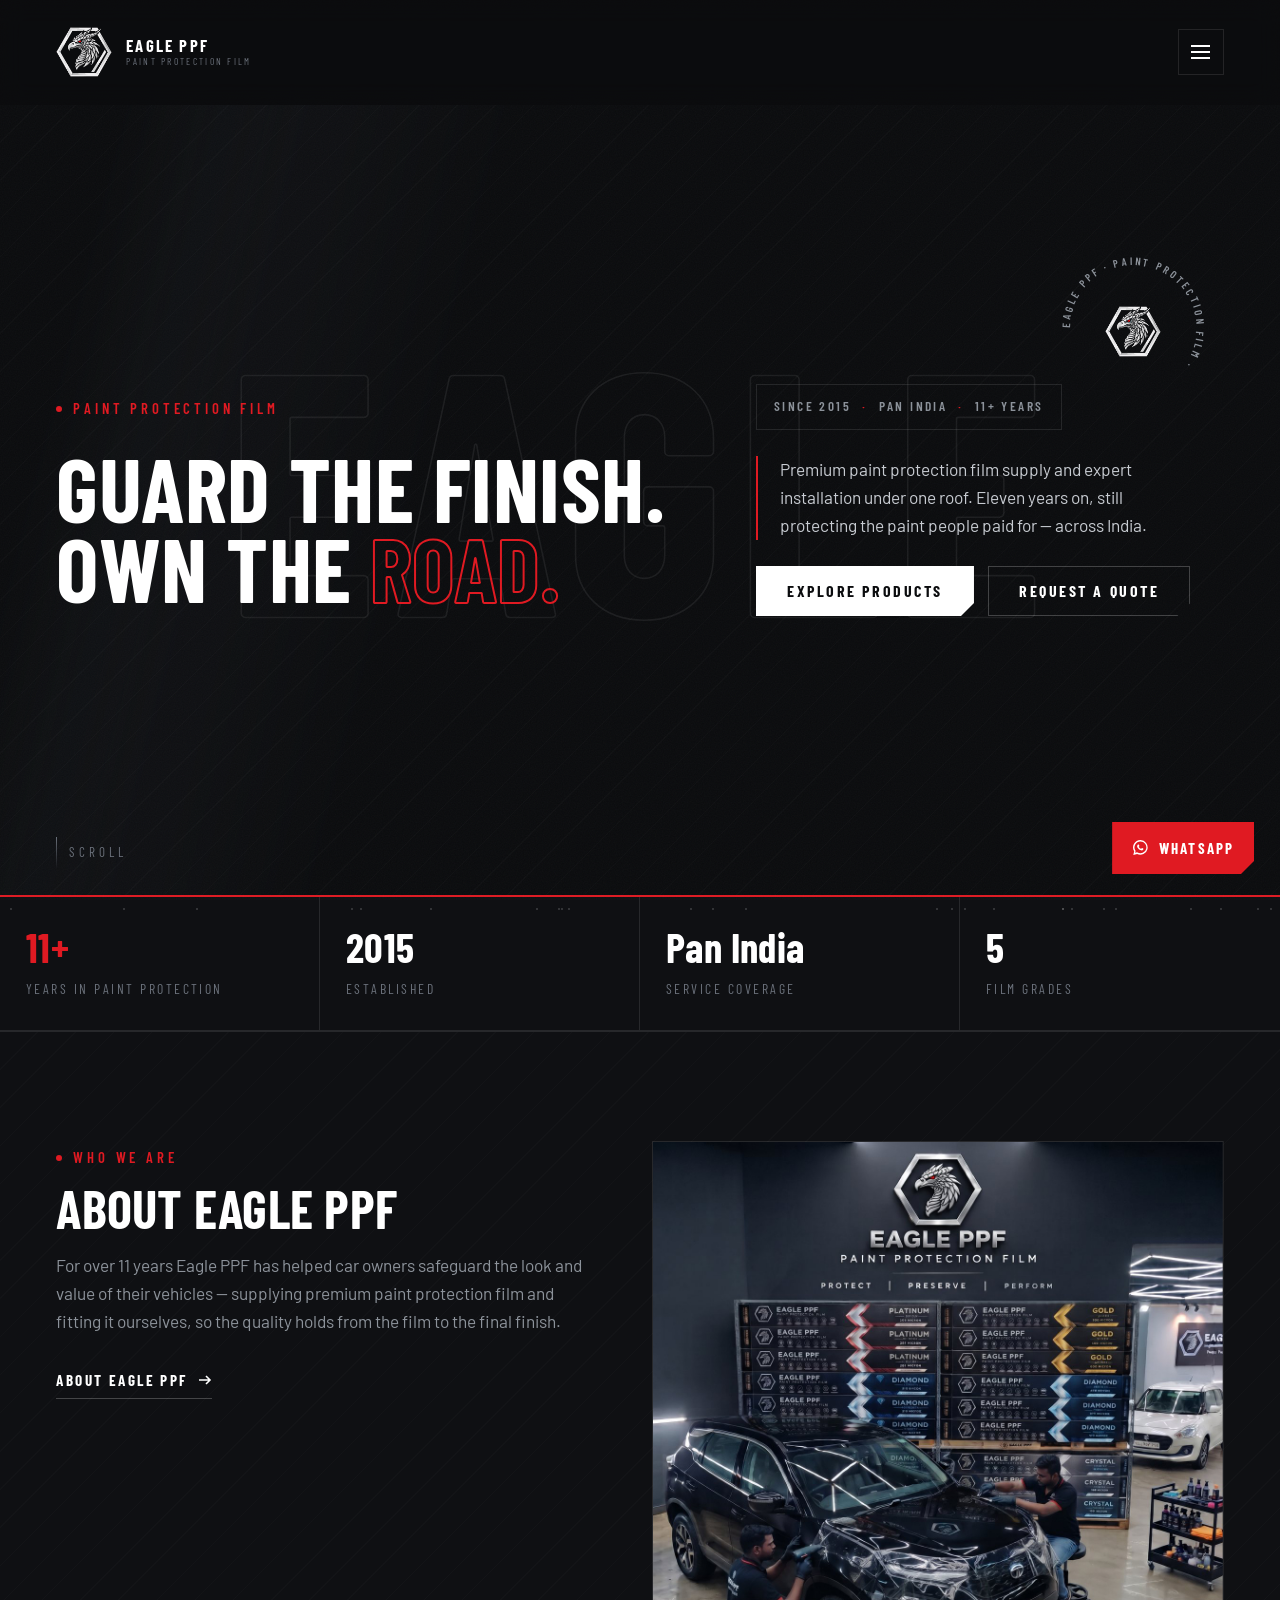
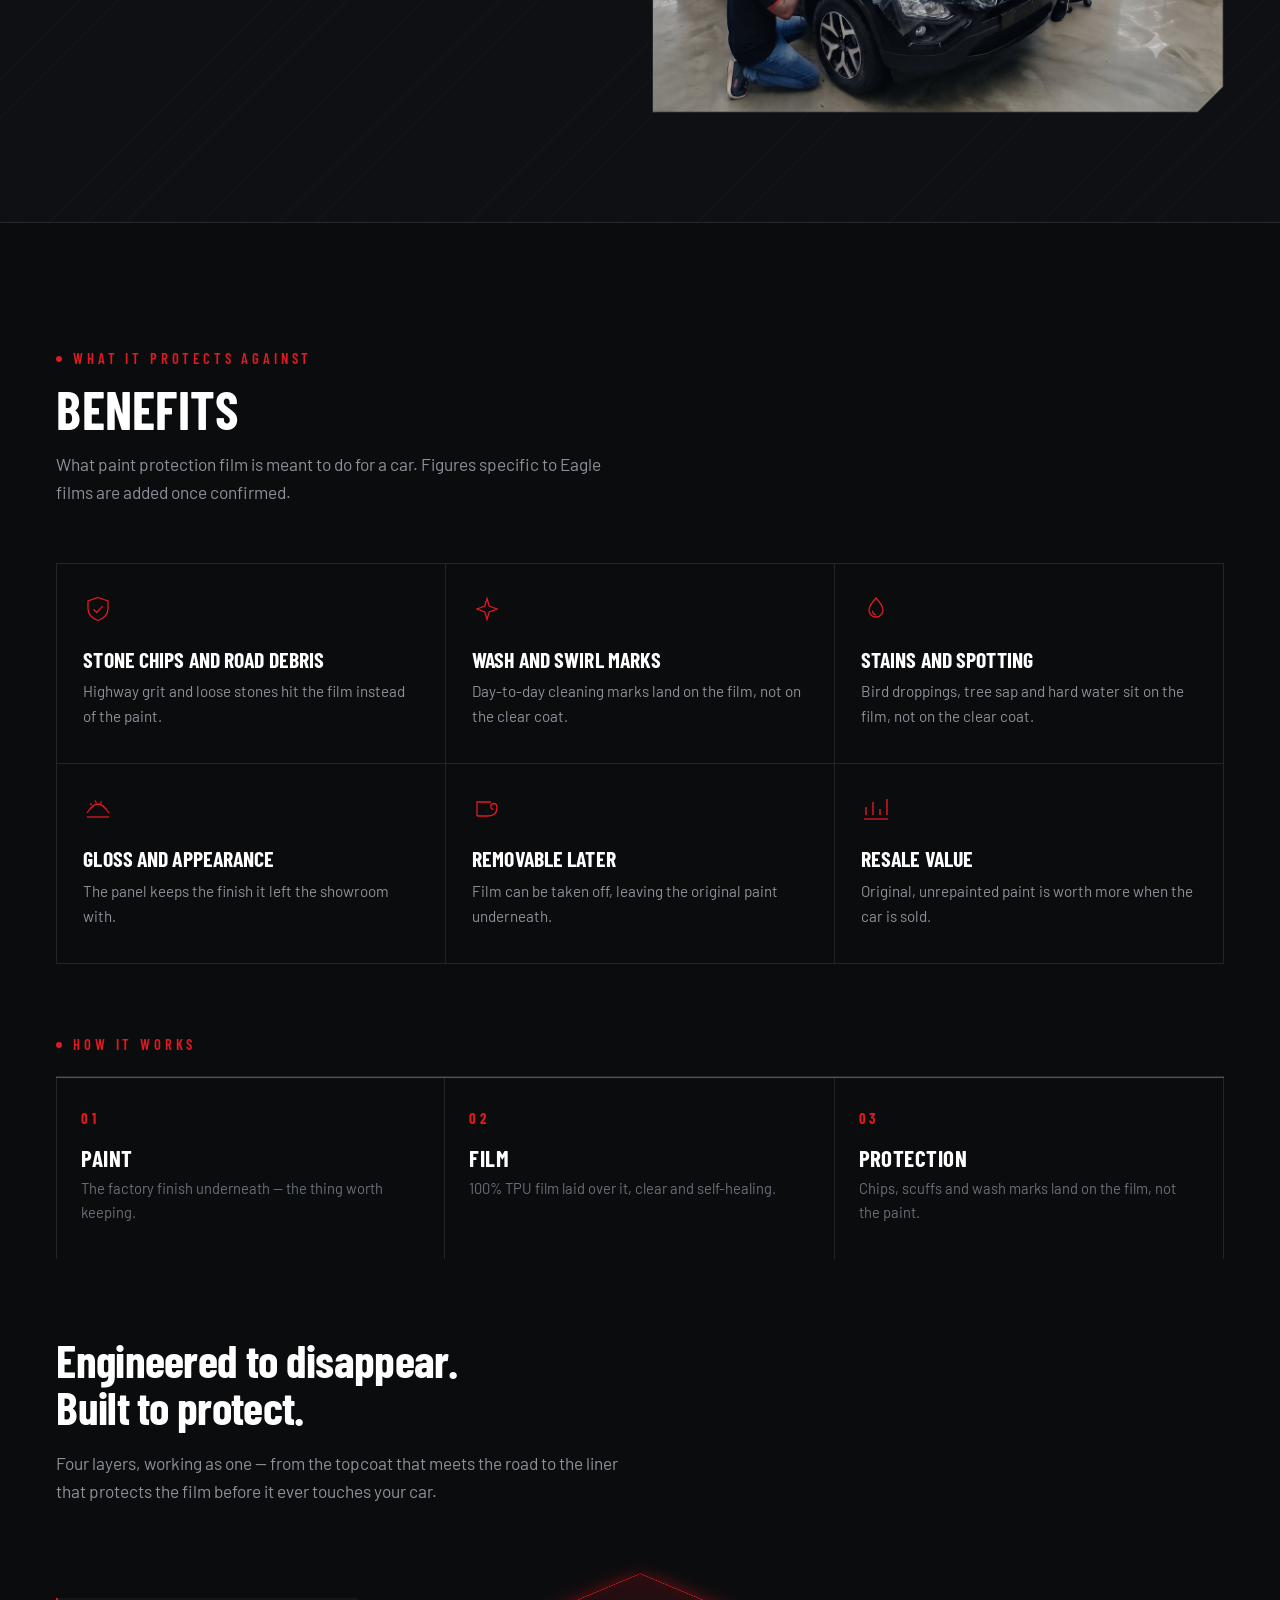
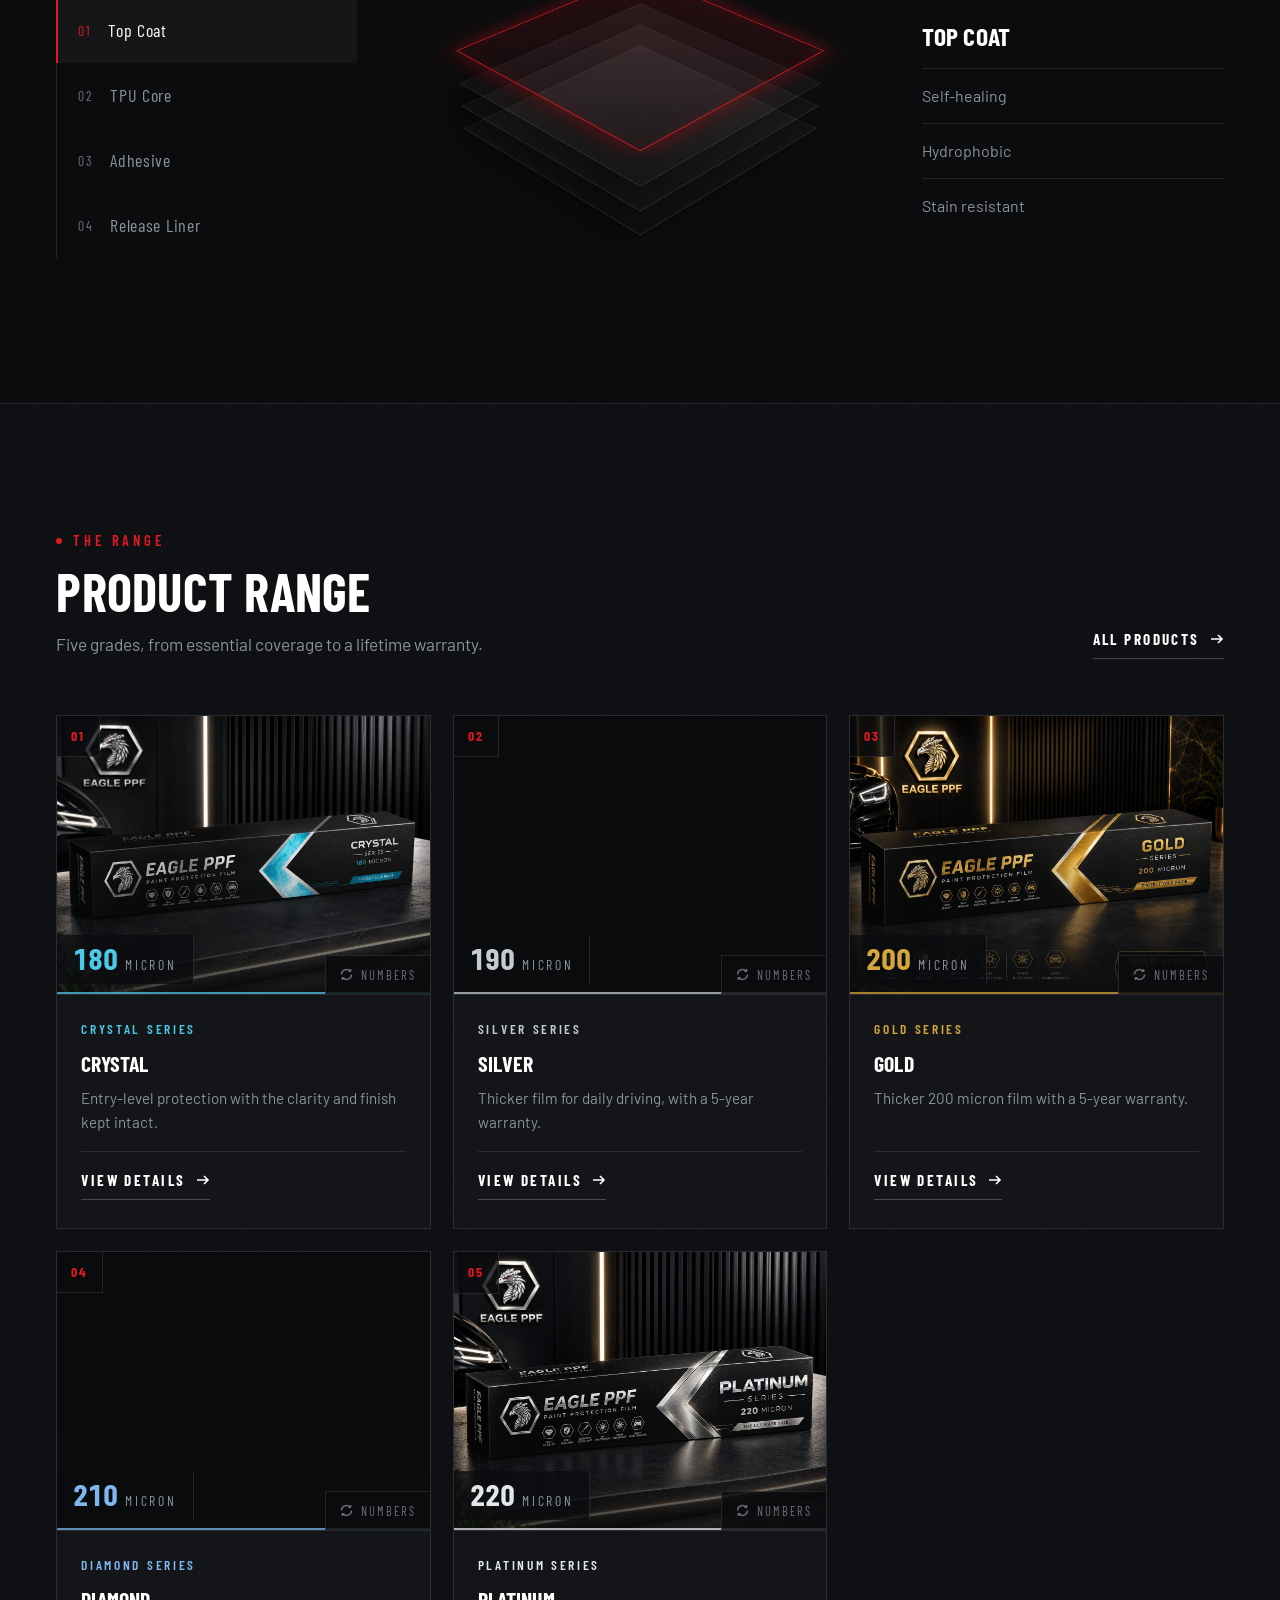
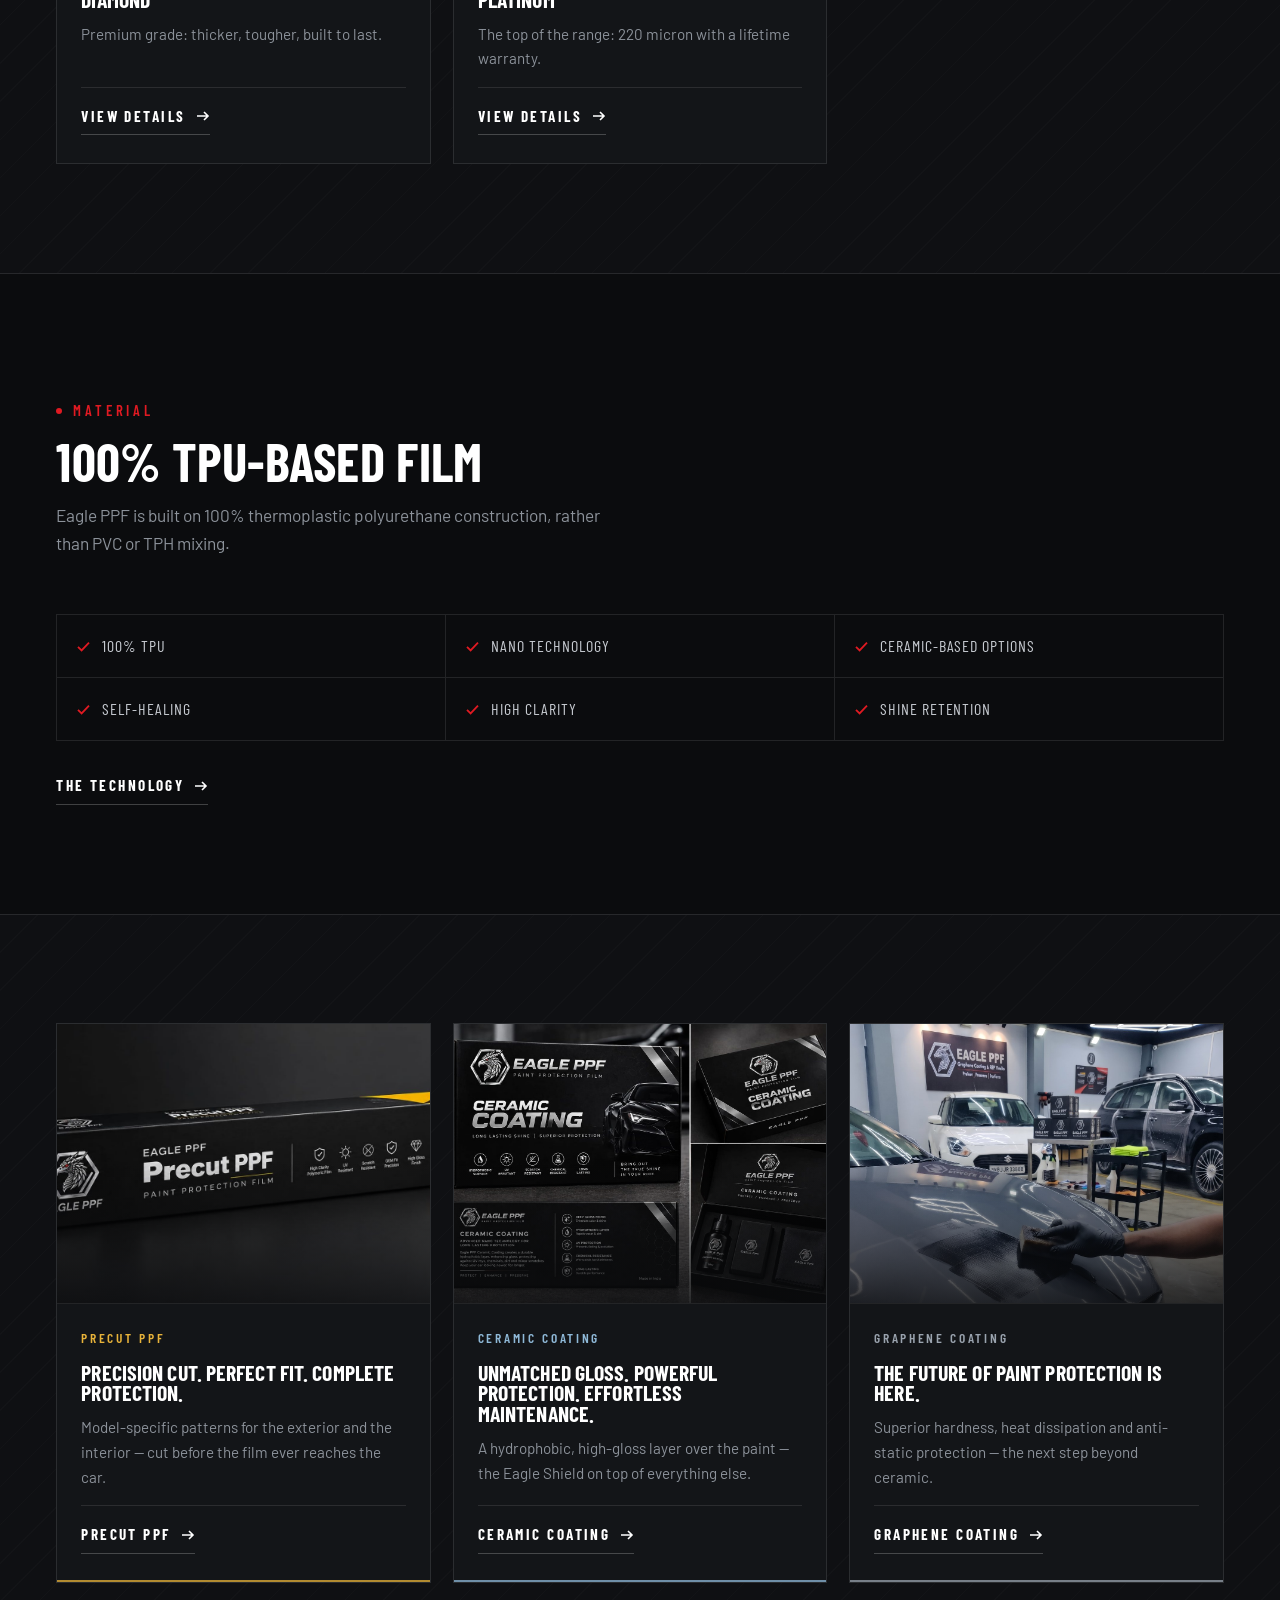
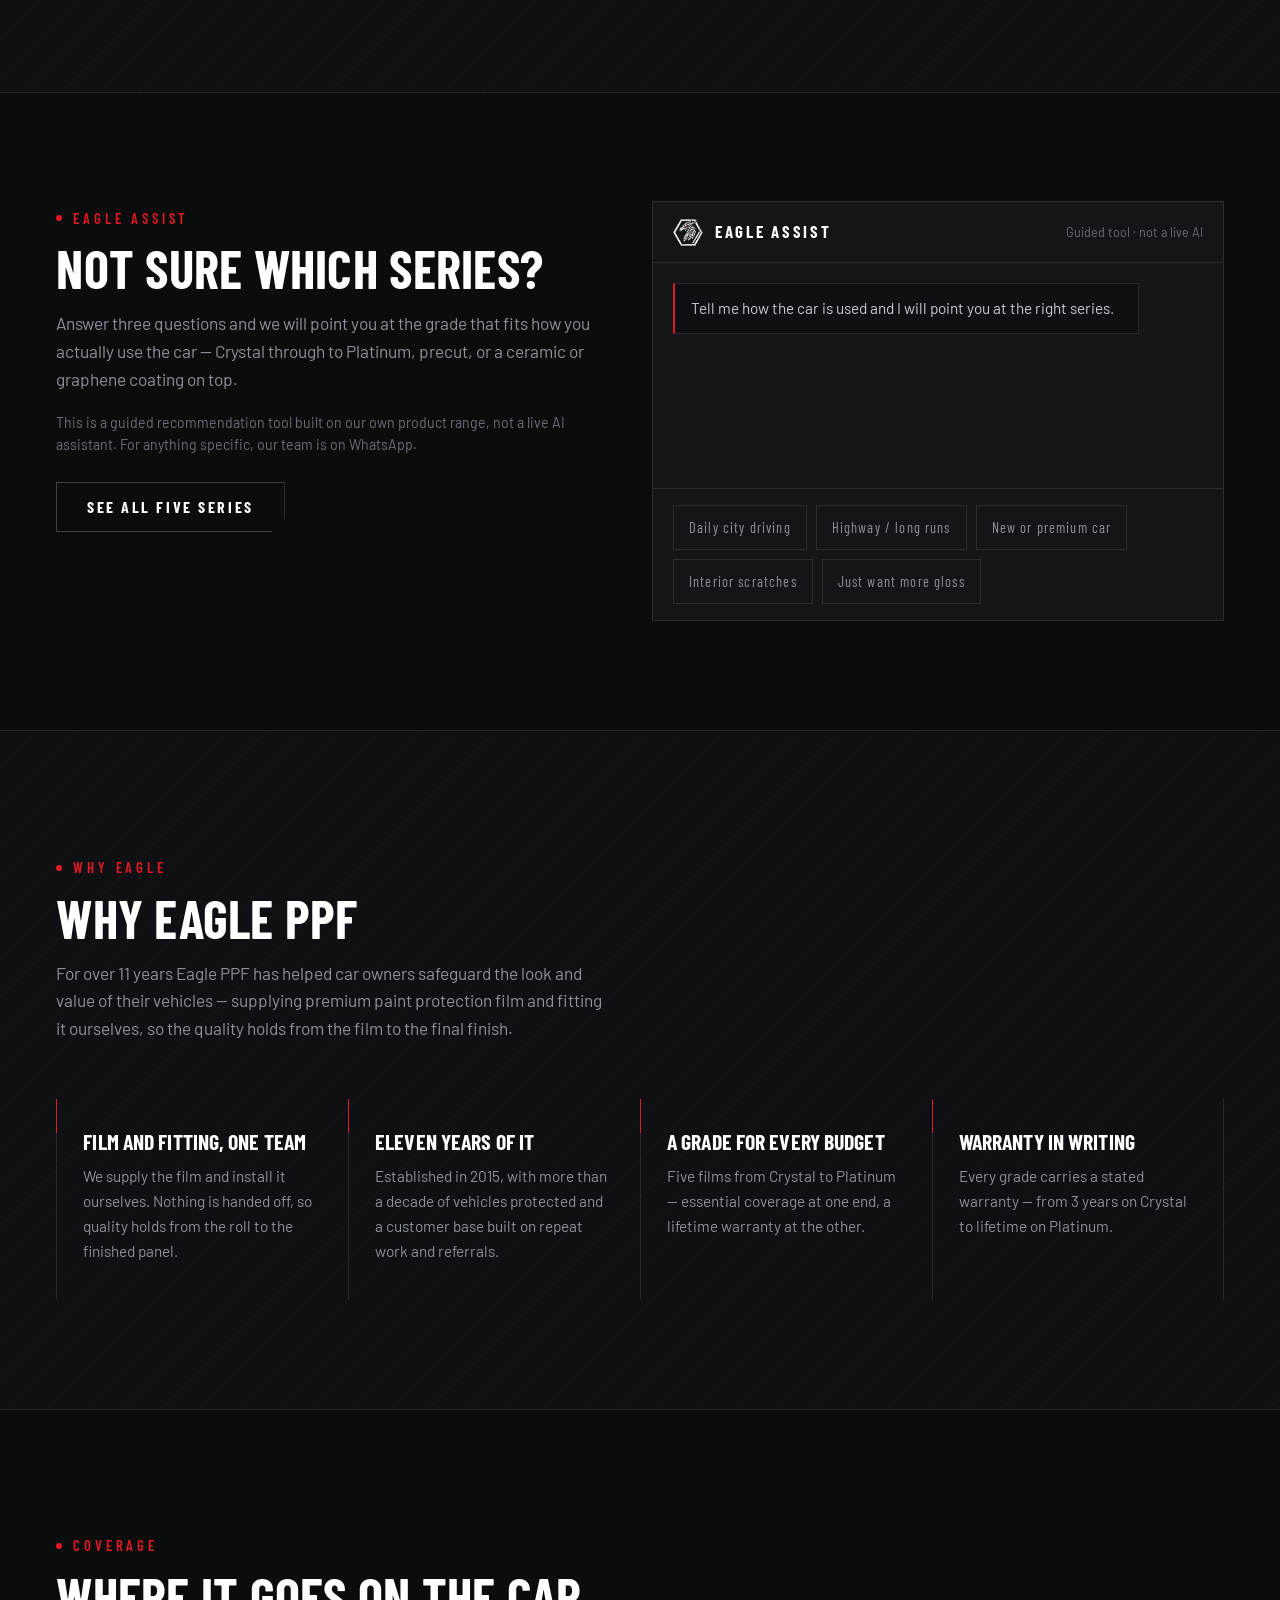
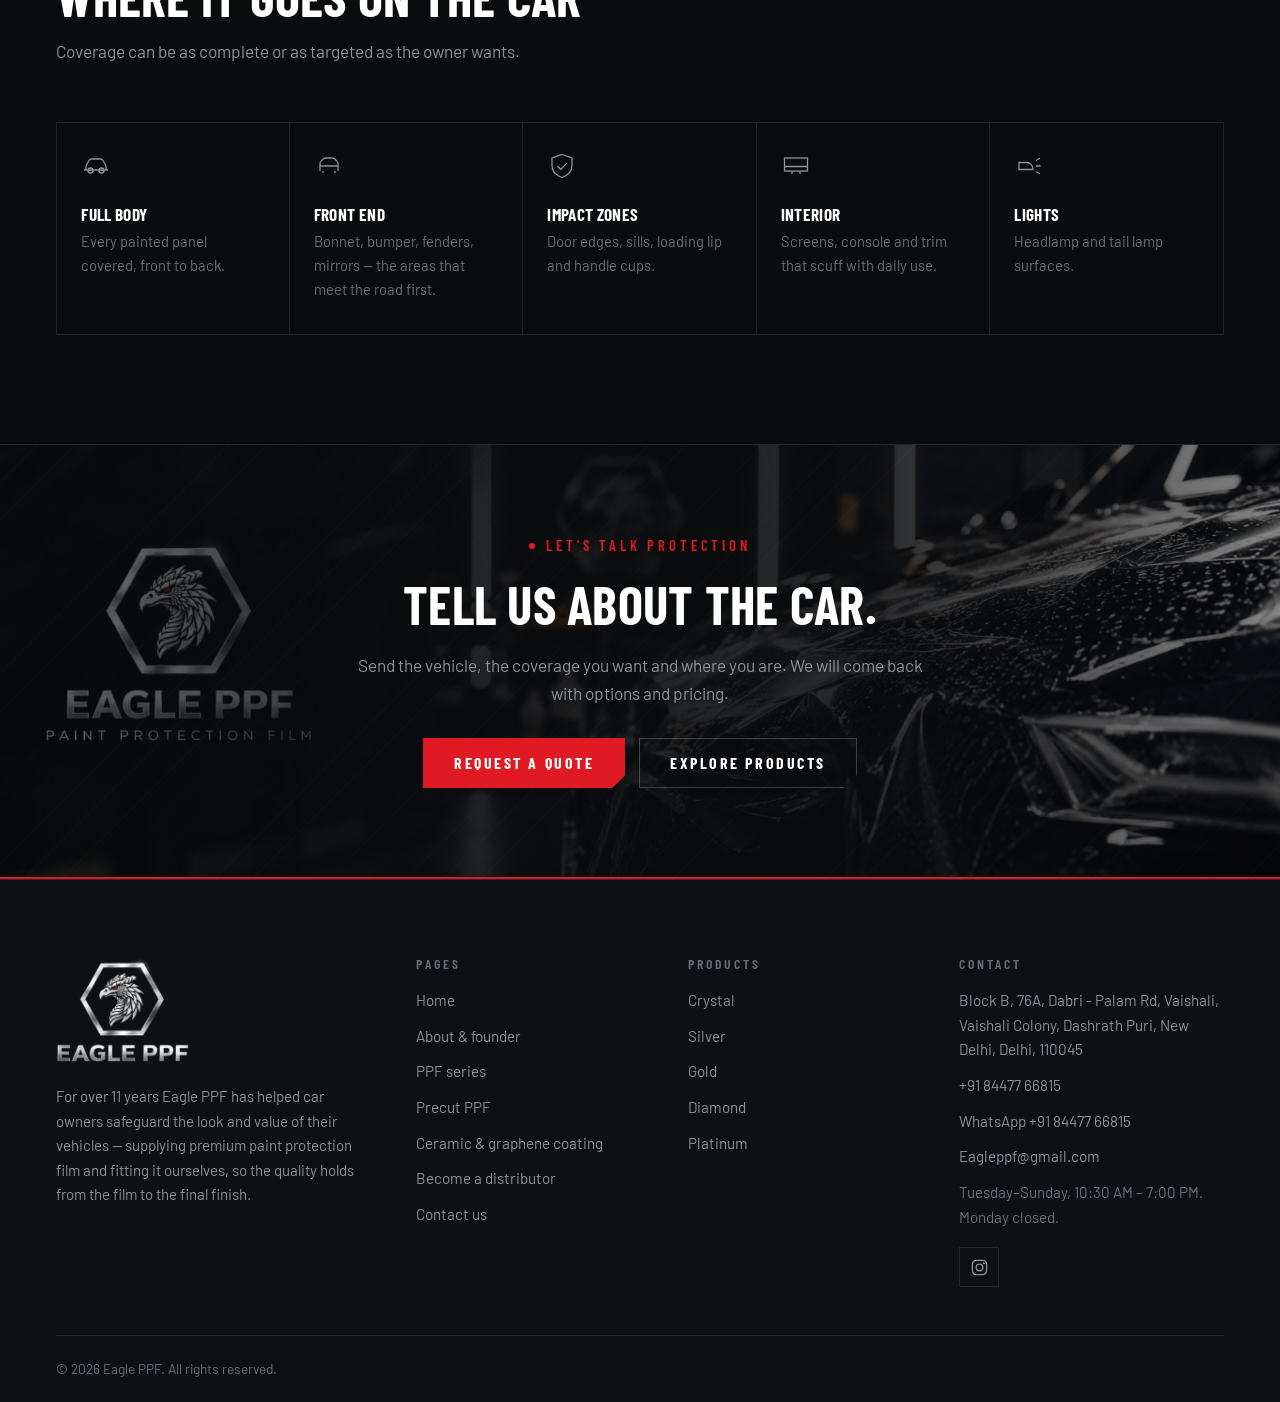
==== eagle-ppf-updated/index.html @ 69679cd9 "Add files via upload" ====
<!doctype html>
<html lang="en" data-theme="dark">
<head>
<meta charset="utf-8" />
<meta name="viewport" content="width=device-width, initial-scale=1, viewport-fit=cover" />

<!-- ============================================================
     EAGLE PPF — company website
     ------------------------------------------------------------
     Build-free static site. No compiler, no npm install.

     CONTENT:  assets/js/data.js   <-- sab kuch yahi badalta hai
     DESIGN:   assets/css/style.css
     LOGIC:    assets/js/app.js
     BACKEND:  functions/api/enquiry.js  (Cloudflare Pages Function)

     Live domain: https://eagleppf.in
     Padhne ke liye README.md, live karne ke liye SETUP.md.
     ============================================================ -->

<title>Eagle PPF — Paint Protection Film Supply &amp; Installation | New Delhi</title>
<meta name="description" content="Eagle PPF supplies premium paint protection film and installs it in-house. Five grades from Crystal to Platinum, 11+ years, pan-India service. Based in New Delhi." />
<meta name="build" content="20260925-K" />
<meta name="robots" content="index, follow, max-image-preview:large" />
<meta name="theme-color" content="#050506" />
<link rel="canonical" href="https://eagleppf.in/" />

<!-- Open Graph / WhatsApp / Facebook link preview -->
<meta property="og:type" content="website" />
<meta property="og:site_name" content="Eagle PPF" />
<meta property="og:locale" content="en_IN" />
<meta property="og:title" content="Eagle PPF — Paint Protection Film Supply &amp; Installation" />
<meta property="og:description" content="Premium paint protection film supply and expert installation under one roof. Five grades, 11+ years, pan-India." />
<meta property="og:url" content="https://eagleppf.in/" />
<meta property="og:image" content="https://eagleppf.in/assets/img/products/platinum.jpg" />
<meta property="og:image:alt" content="Eagle PPF Platinum Series paint protection film" />
<!-- Twitter / X -->
<meta name="twitter:card" content="summary_large_image" />
<meta name="twitter:title" content="Eagle PPF — Paint Protection Film Supply &amp; Installation" />
<meta name="twitter:description" content="Premium paint protection film supply and expert installation under one roof. Five grades, 11+ years, pan-India." />
<meta name="twitter:image" content="https://eagleppf.in/assets/img/products/platinum.jpg" />

<!-- Favicon + app icons: browser tab, bookmarks, Google Search result,
     iPhone/iPad home screen, Android, Windows.
     Saari files site ke ROOT me hain (index.html ke saath) aur paths "/" se
     shuru hote hain, taaki https://eagleppf.in/favicon.ico jaise URL seedhe
     khulein — Google isi tarah favicon dhoondhta hai. -->
<link rel="icon" href="/favicon.ico" sizes="48x48" />
<link rel="icon" type="image/png" sizes="48x48" href="/favicon-48x48.png" />
<link rel="icon" type="image/png" sizes="96x96" href="/favicon-96x96.png" />
<link rel="icon" type="image/png" sizes="192x192" href="/android-chrome-192x192.png" />
<link rel="icon" type="image/png" sizes="32x32" href="/favicon-32x32.png" />
<link rel="icon" type="image/png" sizes="16x16" href="/favicon-16x16.png" />
<link rel="apple-touch-icon" sizes="180x180" href="/apple-touch-icon.png" />
<link rel="manifest" href="/site.webmanifest" />
<meta name="apple-mobile-web-app-title" content="Eagle PPF" />
<meta name="application-name" content="Eagle PPF" />
<meta name="msapplication-TileColor" content="#0B0C0E" />
<meta name="msapplication-TileImage" content="/mstile-150x150.png" />
<meta name="msapplication-config" content="/browserconfig.xml" />

<link rel="preconnect" href="https://fonts.googleapis.com">
<link rel="preconnect" href="https://fonts.gstatic.com" crossorigin>
<link href="https://fonts.googleapis.com/css2?family=Barlow+Condensed:wght@500;600;700&family=Barlow:wght@400;500;600&display=swap" rel="stylesheet">
<link rel="stylesheet" href="assets/css/style.css?v=20260925k" />
</head>
<body>
<a class="skip" href="#main">Skip to content</a>

<header class="header" id="header">
  <div class="wrap header__in">
    <a class="brand" href="#/" aria-label="Eagle PPF — home">
      <span class="brand__box"><img id="brandMark" alt="" /></span>
      <span class="brand__word"><b>EAGLE PPF</b><span>Paint Protection Film</span></span>
    </a>
    <nav class="nav" id="nav" aria-label="Primary"></nav>
    <a class="btn btn--red" href="#/contact">Get a quote</a>
    <button class="burger" id="burger" aria-expanded="false" aria-controls="drawer" aria-label="Open menu"><span></span></button>
  </div>
</header>

<div class="drawer" id="drawer" hidden></div>

<a class="wa" id="waBtn" href="#" rel="noopener" aria-label="Chat with Eagle PPF on WhatsApp">
  <svg width="17" height="17" viewBox="0 0 17 17" fill="currentColor" aria-hidden="true"><path d="M8.5 1a7.4 7.4 0 0 0-6.3 11.3L1.3 16l3.8-.9A7.4 7.4 0 1 0 8.5 1Zm0 1.5a5.9 5.9 0 1 1-3 11l-.4-.2-2 .5.5-1.9-.2-.4A5.9 5.9 0 0 1 8.5 2.5Zm-2.2 3c-.2 0-.5.1-.7.4-.2.3-.5.7-.5 1.3 0 .7.5 1.5.6 1.6.1.2 1 1.6 2.5 2.2 1.2.5 1.6.4 1.9.4.4 0 1-.4 1.2-.8.1-.4.1-.7.1-.8l-.3-.2-1-.5c-.2-.1-.3 0-.4.1l-.4.5c-.1.1-.2.2-.4.1-.2-.1-.7-.3-1.2-.8-.4-.4-.7-.9-.8-1-.1-.2 0-.3.1-.4l.3-.4.1-.3-.5-1.1c-.1-.3-.2-.3-.3-.3h-.3Z"/></svg>
  WhatsApp
</a>

<main id="main"></main>
<footer class="footer" id="footer"></footer>

<noscript>
  <div class="wrap section">
    <h1 class="h2">Eagle PPF</h1>
    <p class="lead">This site needs JavaScript to display. Please enable it, or reach Eagle PPF directly on +91 84477 66815 (call or WhatsApp).</p>
    <p class="lead"><a href="https://maps.app.goo.gl/Vyag3aNwXgYVz4wo7" style="color:inherit">Block B, 76A, Dabri - Palam Rd, Vaishali, Vaishali Colony, Dashrath Puri, New Delhi, Delhi, 110045</a>. Tuesday to Sunday, 10:30 AM to 7:00 PM.</p>
  </div>
</noscript>

<script src="assets/js/data.js?v=20260925k"></script>
<script src="assets/js/app.js?v=20260925k"></script>
</body>
</html>
---- eagle-ppf-updated/assets/css/style.css ----
/* ==========================================================================
   1. TOKENS — black canvas, condensed type, one red accent
   ========================================================================== */
:root{
  --bg:#0B0C0E; --bg-2:#0F1013; --panel:#131518; --panel-2:#181B1F;
  --white:#FFFFFF; --text:#C7CBD1; --dim:#8C929A; --faint:#6A707A;
  --red:#E01A22; --red-dk:#8E1016;
  --line:rgba(255,255,255,.10); --line-2:rgba(255,255,255,.22);
  --font-display:'Barlow Condensed',system-ui,sans-serif;
  --font-body:'Barlow',system-ui,sans-serif;
  --pad:clamp(18px,4.4vw,58px);
  --gutter:clamp(28px,4vw,52px);
  --max:1320px;
  --sec:clamp(70px,8.5vw,126px);
  --ease:cubic-bezier(.22,.61,.36,1);
  --notch:polygon(0 0,100% 0,100% calc(100% - 13px),calc(100% - 13px) 100%,0 100%);
  --notch-lg:polygon(0 0,100% 0,100% calc(100% - 26px),calc(100% - 26px) 100%,0 100%);
  color-scheme:dark;
}
:root:not([data-theme="light"]),:root[data-theme="dark"],:root[data-theme="light"]{color-scheme:dark}

/* ==========================================================================
   2. BASE
   ========================================================================== */
*,*::before,*::after{box-sizing:border-box}
html{-webkit-text-size-adjust:100%}
body{
  margin:0;background:var(--bg);color:var(--text);
  font-family:var(--font-body);font-size:16.5px;line-height:1.62;font-weight:400;
  -webkit-font-smoothing:antialiased;overflow-x:hidden;
}
img{max-width:100%;display:block;height:auto}
a{color:inherit;text-decoration:none}
button,input,select,textarea{font:inherit;color:inherit}
p{margin:0} ul{margin:0;padding:0;list-style:none}
h1,h2,h3,h4{margin:0;color:var(--white);font-family:var(--font-display);font-weight:700;text-transform:uppercase;line-height:.96;letter-spacing:.005em}
:focus-visible{outline:2px solid var(--red);outline-offset:3px}
::selection{background:var(--red);color:#fff}

.h1{font-size:clamp(2.9rem,7vw,6rem);line-height:.9}
.h1 em{font-style:normal;color:transparent;-webkit-text-stroke:2px var(--red)}
.h2{font-size:clamp(1.95rem,4.2vw,3.3rem);line-height:.94}
.h3{font-size:clamp(1.18rem,1.7vw,1.45rem)}
.h4{font-size:1.08rem;letter-spacing:.02em}
.lead{font-size:clamp(1.02rem,1.35vw,1.14rem);color:var(--dim);max-width:58ch}
.body-copy{color:var(--dim);max-width:66ch}
.metal-text{color:var(--white)}

/* Red-dot eyebrow — the one repeated brand device */
.meta{display:inline-flex;align-items:center;gap:11px;font-family:var(--font-display);font-weight:600;
  font-size:.92rem;letter-spacing:.26em;text-transform:uppercase;color:var(--red)}
.meta::before{content:"";width:6px;height:6px;border-radius:50%;background:var(--red);flex:none}

.wrap{width:100%;max-width:var(--max);margin-inline:auto;padding-inline:var(--pad)}
.section{padding-block:var(--sec);position:relative}
.section--tight{padding-block:calc(var(--sec) * .6)}
.rule{height:1px;background:var(--line);border:0;margin:0}
.bg-graphite{background:var(--bg-2);border-block:1px solid var(--line)}
/* faint diagonal texture, used on dark bands */
.bg-graphite::before,.hero::before{
  content:"";position:absolute;inset:0;pointer-events:none;
  background:repeating-linear-gradient(135deg,transparent 0 26px,rgba(255,255,255,.016) 26px 27px);
}
.bg-graphite > *,.hero > *{position:relative}
.skip{position:absolute;left:-9999px;top:0;z-index:100;background:var(--white);color:#000;padding:12px 18px}
.skip:focus{left:12px;top:12px}
.cut{clip-path:var(--notch)} .cut-sm{clip-path:var(--notch)}

/* ==========================================================================
   3. PLACEHOLDERS — content the company has not confirmed yet
   ========================================================================== */
.ph{display:inline;color:#C79A2E;border-bottom:1px dashed rgba(199,154,46,.5);
  font-family:var(--font-display);font-size:1.02em;font-weight:500;letter-spacing:.02em}
.ph-block{display:block;padding:14px 16px;border:1px dashed rgba(199,154,46,.34);
  background:rgba(199,154,46,.05);color:#C79A2E;font-size:1rem;line-height:1.5;
  font-family:var(--font-display);letter-spacing:.02em}
.ph-frame{position:absolute;inset:0;display:grid;place-content:center;gap:14px;text-align:center;padding:20px}
.ph-frame span{font-family:var(--font-display);font-size:.84rem;letter-spacing:.22em;color:#C79A2E;font-weight:600;text-transform:uppercase}
.build-chip{display:inline-flex;align-items:center;gap:11px;padding:11px 17px;border:1px solid var(--line);
  font-family:var(--font-display);font-weight:600;font-size:.84rem;letter-spacing:.18em;text-transform:uppercase;color:var(--dim)}
.build-chip b{color:var(--red);font-weight:600}

/* ==========================================================================
   4. BUTTONS
   ========================================================================== */
.btn{
  --bg-c:transparent;--fg:var(--white);--bd:var(--line-2);
  display:inline-flex;align-items:center;justify-content:center;gap:10px;
  padding:16px 30px;font-family:var(--font-display);font-weight:700;font-size:1rem;
  letter-spacing:.16em;text-transform:uppercase;cursor:pointer;line-height:1;white-space:nowrap;
  background:var(--bg-c);color:var(--fg);border:1px solid var(--bd);clip-path:var(--notch);
  transition:background .25s var(--ease),color .25s var(--ease),border-color .25s var(--ease);
}
.btn--primary{--bg-c:var(--white);--fg:#0B0C0E;--bd:var(--white)}
.btn--primary:hover{--bg-c:#D8DCE1;--bd:#D8DCE1}
.btn--red{--bg-c:var(--red);--fg:#fff;--bd:var(--red)}
.btn--red:hover{--bg-c:#C4151C;--bd:#C4151C}
.btn--ghost:hover{--bg-c:rgba(255,255,255,.07)}
.btn--block{width:100%}
.btn--small{padding:10px 15px;font-size:.88rem;letter-spacing:.1em}
.btn[disabled]{opacity:.5;cursor:not-allowed}
.btn-row{display:flex;flex-wrap:wrap;gap:14px}

.link-arrow{display:inline-flex;align-items:center;gap:10px;font-family:var(--font-display);
  font-weight:700;font-size:.95rem;letter-spacing:.16em;text-transform:uppercase;color:var(--white);
  padding-bottom:6px;border-bottom:1px solid var(--line-2);transition:border-color .3s,color .3s}
.link-arrow:hover{border-color:var(--red)}
.link-arrow svg{transition:transform .3s var(--ease)}
.link-arrow:hover svg{transform:translateX(4px)}

/* ==========================================================================
   5. HEADER
   ========================================================================== */
.header{position:sticky;top:0;z-index:60;background:rgba(11,12,14,.55);backdrop-filter:blur(12px);
  border-bottom:1px solid transparent;transition:background .3s,border-color .3s}
.header.is-stuck{background:rgba(11,12,14,.96);border-bottom-color:var(--line)}
.header__in{display:flex;align-items:center;gap:clamp(12px,1.6vw,24px);height:104px;flex-wrap:nowrap}
.brand{display:flex;align-items:center;gap:14px;margin-right:auto}
/* Ek hi brand lockup: mark + EAGLE PPF + PAINT PROTECTION FILM */
.brand__box{width:56px;height:56px;flex:none;display:grid;place-items:center;
  transition:width .3s var(--ease),height .3s var(--ease);position:relative;overflow:hidden}
.brand__box img{width:100%}
.brand__box::after{content:"";position:absolute;inset:-40% -60%;
  background:linear-gradient(104deg,transparent 42%,rgba(255,255,255,.35) 50%,transparent 58%);
  transform:translateX(-80%);animation:sweep 2.4s var(--ease) 1.1s both}
.brand__word{display:grid;gap:3px;line-height:1}
.brand__word b{font-family:var(--font-display);font-weight:700;font-size:clamp(1.05rem,1.3vw,1.28rem);letter-spacing:.13em;color:#fff;white-space:nowrap}
.brand__word span{font-family:var(--font-display);font-size:.6rem;letter-spacing:.24em;color:var(--faint);text-transform:uppercase;white-space:nowrap}
.header.is-stuck .brand__box{width:46px;height:46px}
@media (max-width:520px){ .brand__word b{font-size:1.12rem} .brand__word span{font-size:.56rem;letter-spacing:.22em} }
.header.is-stuck .brand__box{width:60px;height:60px}

.nav{display:flex;gap:clamp(10px,1.3vw,22px);margin-inline:auto;flex-wrap:nowrap}
.nav a{position:relative;padding:6px 0;font-family:var(--font-display);font-weight:600;
  font-size:clamp(.86rem,.95vw,1rem);letter-spacing:.11em;text-transform:uppercase;color:var(--dim);
  white-space:nowrap;transition:color .25s}
.nav a:hover{color:var(--white)}
.nav a[aria-current="page"]{color:var(--white)}
.nav a[aria-current="page"]::after{content:"";position:absolute;left:0;right:0;bottom:-2px;height:2px;background:var(--red)}
.burger{display:none;width:46px;height:46px;align-items:center;justify-content:center;background:none;border:1px solid var(--line);cursor:pointer}
.burger span{display:block;width:19px;height:1.6px;background:var(--white);position:relative;transition:background .2s}
.burger span::before,.burger span::after{content:"";position:absolute;left:0;width:19px;height:1.6px;background:var(--white);transition:transform .3s var(--ease)}
.burger span::before{top:-6px} .burger span::after{top:6px}
.burger[aria-expanded="true"] span{background:transparent}
.burger[aria-expanded="true"] span::before{transform:translateY(6px) rotate(45deg)}
.burger[aria-expanded="true"] span::after{transform:translateY(-6px) rotate(-45deg)}

.drawer{position:fixed;inset:104px 0 0;z-index:55;background:var(--bg);padding:12px var(--pad) 40px;
  opacity:0;transform:translateY(-8px);pointer-events:none;transition:opacity .28s var(--ease),transform .28s var(--ease);overflow-y:auto}
.drawer.is-open{opacity:1;transform:none;pointer-events:auto}
.drawer a.drawer__link{display:block;padding:22px 0;border-bottom:1px solid var(--line);
  font-family:var(--font-display);font-weight:700;font-size:2rem;text-transform:uppercase;color:var(--white)}
.drawer .btn{margin-top:30px}
.drawer__contact{margin-top:30px;display:grid;gap:6px;font-size:.95rem;color:var(--dim)}

/* Hero cinematic entrance — andhera, phir halki roshni, phir content.
   Har cheez ek hi baar chalti hai, page load par. */
.hero__stage .hero__label,
.hero__stage h1,
.hero__stage .build-chip,
.hero__stage .hero__quote,
.hero__stage .btn-row{opacity:0;animation:riseIn .85s var(--ease) both}
.hero__stage .hero__label{animation-delay:.95s}
.hero__stage h1{animation-delay:1.08s}
.hero__stage .build-chip{animation-delay:1.3s}
.hero__stage .hero__quote{animation-delay:1.45s}
.hero__stage .btn-row{animation-delay:1.6s}
@keyframes riseIn{from{opacity:0;transform:translateY(26px);filter:blur(8px)}to{opacity:1;transform:none;filter:blur(0)}}
.hero__ghost{opacity:0;animation:ghostIn 2.4s var(--ease) .35s both}
@keyframes ghostIn{from{opacity:0;letter-spacing:.16em}to{opacity:1;letter-spacing:.03em}}
.hero__wash{position:absolute;inset:0;z-index:1;pointer-events:none;background:#050506;animation:wash 1.5s var(--ease) both}
@keyframes wash{0%{opacity:1}100%{opacity:0}}
.badge{opacity:0;animation:riseIn 1s var(--ease) 1.8s both}
.hero__scroll{opacity:0;animation:riseIn .8s var(--ease) 2.1s both}

/* ==========================================================================
   6. HERO
   ========================================================================== */
.hero{position:relative;display:flex;align-items:center;min-height:min(88vh,860px);
  padding-block:clamp(56px,7vw,90px);overflow:hidden;border-bottom:2px solid var(--red)}
.hero__ghost{position:absolute;top:50%;left:50%;transform:translate(-50%,-56%);z-index:0;
  font-family:var(--font-display);font-weight:700;font-size:clamp(11rem,27vw,26rem);line-height:1;
  letter-spacing:.03em;color:transparent;-webkit-text-stroke:1.6px rgba(255,255,255,.07);
  white-space:nowrap;user-select:none;pointer-events:none}
.hero__grid{position:relative;z-index:2;display:grid;grid-template-columns:minmax(0,1.22fr) minmax(0,.88fr);
  gap:var(--gutter);align-items:center;width:100%}
.hero__label{margin-bottom:26px}
.hero__label i{display:none}
.hero h1{margin-bottom:0}
.hero__aside{display:grid;gap:26px;justify-items:start}
.hero__quote{border-left:2px solid var(--red);padding-left:22px;font-size:clamp(1.02rem,1.35vw,1.16rem);color:var(--text);max-width:42ch}
.hero__scroll{position:absolute;left:var(--pad);bottom:26px;z-index:2;display:flex;align-items:center;gap:12px;
  font-family:var(--font-display);font-size:.82rem;letter-spacing:.32em;text-transform:uppercase;color:var(--faint)}
.hero__scroll::before{content:"";width:1px;height:32px;background:linear-gradient(var(--faint),transparent)}

.badge{position:absolute;top:clamp(80px,12vw,140px);right:clamp(16px,5vw,80px);width:clamp(118px,13vw,168px);aspect-ratio:1;z-index:2}
.badge svg{width:100%;height:100%;animation:rotate 26s linear infinite}
.badge text{font-family:var(--font-display);font-size:13px;letter-spacing:3.4px;fill:var(--dim);text-transform:uppercase;font-weight:600}
.badge__mark{position:absolute;inset:0;display:grid;place-items:center}
.badge__mark img{width:34%}
@keyframes rotate{to{transform:rotate(360deg)}}

/* Media frames — same notch language */
.frame{position:relative;background:var(--line);padding:1px;clip-path:var(--notch-lg)}
.frame__in{position:relative;background:linear-gradient(150deg,#16191E 0%,#0A0B0D 55%,#111419 100%);
  clip-path:polygon(0 0,100% 0,100% calc(100% - 25px),calc(100% - 25px) 100%,0 100%);overflow:hidden}
.frame__in::after{content:"";position:absolute;inset:-40% -60%;
  background:linear-gradient(104deg,transparent 42%,rgba(255,255,255,.09) 50%,transparent 58%);
  transform:translateX(-70%);animation:sweep 2.8s var(--ease) .4s both}
.frame:hover .frame__in::after{animation:sweep 2s var(--ease) both}
@keyframes sweep{from{transform:translateX(-75%)}to{transform:translateX(75%)}}
.frame--media .frame__in{aspect-ratio:4/3}
.hero__mark{position:absolute;inset:0;display:grid;place-items:center;padding:10%}
.hero__mark img{width:min(64%,280px);opacity:.85}
.hero__tag{position:absolute;left:0;bottom:0;display:flex;align-items:center;gap:10px;padding:11px 18px;
  background:rgba(11,12,14,.82);border-top:1px solid var(--line);border-right:1px solid var(--line);
  font-family:var(--font-display);font-size:.82rem;letter-spacing:.2em;text-transform:uppercase;color:var(--faint);font-weight:600}

/* Facts strip — real, confirmed numbers only */
.stats{display:grid;grid-template-columns:repeat(4,minmax(0,1fr));gap:0;border-bottom:1px solid var(--line);background:var(--bg-2)}
.stats > div{padding:30px 26px;border-right:1px solid var(--line)}
.stats > div:last-child{border-right:0}
.stats b{display:block;font-family:var(--font-display);font-weight:700;font-size:clamp(1.8rem,3.2vw,2.6rem);line-height:1;color:var(--white);letter-spacing:.01em}
.stats span{display:block;margin-top:10px;font-family:var(--font-display);font-size:.86rem;letter-spacing:.18em;text-transform:uppercase;color:var(--faint)}
.stats > div:first-child b{color:var(--red)}

/* ==========================================================================
   7. SECTION HEADS + LAYOUTS
   ========================================================================== */
.sec-head{max-width:62ch;margin-bottom:clamp(34px,4.4vw,56px)}
.sec-head p{margin-top:16px}
.sec-head h2{margin-top:14px}
.split{display:grid;grid-template-columns:minmax(0,1fr) minmax(0,1.05fr);gap:var(--gutter);align-items:start}
.grid-2{display:grid;grid-template-columns:repeat(2,minmax(0,1fr));gap:var(--gutter)}
.grid-3{display:grid;grid-template-columns:repeat(3,minmax(0,1fr));gap:22px}
.grid-4{display:grid;grid-template-columns:repeat(4,minmax(0,1fr));gap:22px}

.pillars{display:grid;grid-template-columns:repeat(4,minmax(0,1fr));gap:0}
.pillar{padding:32px 26px 36px;border-left:1px solid var(--line);position:relative}
.pillar::before{content:"";position:absolute;top:0;left:-1px;width:1px;height:34px;background:var(--red)}
.pillar:last-child{border-right:1px solid var(--line)}
.pillar h3{margin-bottom:12px}
.pillar p{font-size:.96rem;color:var(--dim)}

.stack{display:grid;gap:8px}
.stack__row{display:grid;grid-template-columns:1fr auto;align-items:center;gap:18px;padding:15px 18px;
  border:1px solid var(--line);background:var(--panel);transition:border-color .3s,background .3s}
.stack__row:hover{border-color:var(--line-2);background:var(--panel-2)}
.stack__row[data-group="film"]{background:linear-gradient(90deg,rgba(224,26,34,.07),var(--panel) 62%)}
.stack__row h4{margin-bottom:3px}
.stack__row p{font-size:.88rem;color:var(--faint);line-height:1.45}
.stack__val{font-family:var(--font-display);font-size:.92rem;letter-spacing:.08em;color:var(--dim);white-space:nowrap;text-transform:uppercase}

.benefits{display:grid;grid-template-columns:repeat(3,minmax(0,1fr));gap:0;border-top:1px solid var(--line);border-left:1px solid var(--line)}
.benefit{padding:30px 26px 34px;border-right:1px solid var(--line);border-bottom:1px solid var(--line);transition:background .3s}
.benefit:hover{background:var(--bg-2)}
.benefit h3{margin-bottom:10px}
.benefit p{font-size:.95rem;color:var(--dim)}
.benefit svg{color:var(--red);margin-bottom:18px}

.apps{display:grid;grid-template-columns:repeat(auto-fit,minmax(200px,1fr));gap:0;border-top:1px solid var(--line)}
.app{padding:28px 24px 32px;border-bottom:1px solid var(--line);border-right:1px solid var(--line)}
.app:first-child{border-left:1px solid var(--line)}
.app h4{margin-bottom:8px}
.app p{font-size:.92rem;color:var(--faint)}
.app svg{margin-bottom:18px;color:var(--dim)}

/* ==========================================================================
   8. PRODUCT CARDS
   ========================================================================== */
.card{display:flex;flex-direction:column;background:var(--panel);border:1px solid var(--line);
  transition:border-color .3s var(--ease),transform .3s var(--ease),background .3s}
.card:hover{border-color:var(--line-2);transform:translateY(-3px);background:var(--panel-2)}
.card__media{position:relative;aspect-ratio:4/3;background:linear-gradient(150deg,#191C22,#0A0B0D);
  border-bottom:1px solid var(--line);overflow:hidden}
.card__media img.wm{position:absolute;inset:0;margin:auto;width:46%;opacity:.3}
.card__tier{position:absolute;top:0;left:0;padding:9px 14px;background:rgba(11,12,14,.8);
  border-right:1px solid var(--line);border-bottom:1px solid var(--line);
  font-family:var(--font-display);font-size:.86rem;letter-spacing:.16em;color:var(--red);font-weight:700}
.card__badge{position:absolute;top:0;right:0;padding:9px 14px;background:rgba(11,12,14,.8);
  border-left:1px solid var(--line);border-bottom:1px solid var(--line);
  font-family:var(--font-display);font-size:.8rem;letter-spacing:.16em;text-transform:uppercase;color:var(--dim)}
.card__body{padding:24px 24px 28px;display:flex;flex-direction:column;gap:12px;flex:1}
.card__cat{font-family:var(--font-display);font-size:.84rem;letter-spacing:.2em;text-transform:uppercase;color:var(--red);font-weight:600}
.card__body p{font-size:.95rem;color:var(--dim);flex:1}
.card__foot{display:flex;align-items:center;justify-content:space-between;padding-top:16px;border-top:1px solid var(--line);margin-top:4px}

/* Flip panel — front is the grade tile, back is the key numbers.
   Click / Enter flips it. Purely additive: the card still links out. */
.flip{position:relative;width:100%;aspect-ratio:4/3;padding:0;border:0;background:none;color:inherit;
  perspective:1400px;cursor:pointer;display:block;border-bottom:1px solid var(--line);text-align:center}
.flip__inner{position:absolute;inset:0;transform-style:preserve-3d;transition:transform .75s var(--ease)}
.flip[aria-pressed="true"] .flip__inner{transform:rotateY(180deg)}
.flip__face{position:absolute;inset:0;backface-visibility:hidden;-webkit-backface-visibility:hidden;overflow:hidden}
.flip__back{transform:rotateY(180deg);background:linear-gradient(150deg,#14171C,#0A0B0D);
  display:grid;align-content:center;gap:2px;padding:26px 26px}
.flip__hint{position:absolute;right:0;bottom:0;z-index:3;display:flex;align-items:center;gap:8px;
  padding:9px 14px;background:rgba(11,12,14,.82);border-left:1px solid var(--line);border-top:1px solid var(--line);
  font-family:var(--font-display);font-size:.78rem;letter-spacing:.16em;text-transform:uppercase;color:var(--faint)}
.flip:hover .flip__hint{color:var(--white)}

.tile{position:absolute;inset:0;display:grid;place-content:center;justify-items:center;gap:12px;
  background:linear-gradient(150deg,#191C22,#0A0B0D)}
.tile::before{content:"";position:absolute;inset:0;opacity:.5;
  background:
    repeating-linear-gradient(60deg,transparent 0 17px,rgba(255,255,255,.03) 17px 18px),
    repeating-linear-gradient(-60deg,transparent 0 17px,rgba(255,255,255,.03) 17px 18px)}
.tile img{position:absolute;width:52%;opacity:.14}
.tile__name{position:relative;max-width:92%;padding-inline:10px;font-family:var(--font-display);font-weight:700;
  font-size:clamp(1.8rem,3.6vw,2.9rem);line-height:1;letter-spacing:.03em;
  color:transparent;-webkit-text-stroke:1.4px rgba(255,255,255,.62);text-transform:uppercase}
.tile__spec{position:relative;font-family:var(--font-display);font-size:1rem;letter-spacing:.22em;
  text-transform:uppercase;color:var(--red);font-weight:600}
.flip__row{display:flex;justify-content:space-between;align-items:baseline;gap:14px;padding:11px 0;border-bottom:1px solid var(--line)}
.flip__row:last-of-type{border-bottom:0}
.flip__row > span:first-child{font-family:var(--font-display);font-size:.86rem;letter-spacing:.16em;text-transform:uppercase;color:var(--faint)}
.flip__row > span:last-child{font-family:var(--font-display);font-size:1.02rem;color:var(--white);text-align:right}

/* Scroll reveal — one subtle move, nothing bouncing */
.reveal{opacity:0;transform:translateY(20px);transition:opacity .75s var(--ease),transform .75s var(--ease)}
.reveal.is-in{opacity:1;transform:none}

/* Quick-contact row above the enquiry form */
.quick{display:grid;grid-template-columns:1fr 1fr;gap:14px;margin-bottom:32px}
.quick a{display:grid;gap:6px;padding:20px 22px;border:1px solid var(--line);background:var(--panel);transition:border-color .25s,background .25s}
.quick a:hover{border-color:var(--line-2);background:var(--panel-2)}
.quick b{font-family:var(--font-display);font-size:1.12rem;letter-spacing:.1em;text-transform:uppercase;color:var(--white)}
.quick span{font-size:.9rem;color:var(--faint)}
.quick a:first-child{border-left:2px solid var(--red)}
@media (max-width:520px){.quick{grid-template-columns:1fr}}

/* ==========================================================================
   8b. PRODUCT ACCENTS + REAL PACKSHOTS
   Har series ka apna accent --acc hai (data.js se inline set hota hai).
   Brand black + metallic hi rehta hai; accent sirf hairline, glow aur
   micron number me aata hai.
   ========================================================================== */
.card{--acc:var(--line-2)}
.card__shot{display:block;position:relative;aspect-ratio:4/3;overflow:hidden;background:#0A0B0D;border-bottom:1px solid var(--line)}
.card__shot img{width:100%;height:100%;object-fit:cover;transition:transform 1.1s var(--ease),filter .5s}
.card:hover .card__shot img{transform:scale(1.06)}
.card__shot::after{content:"";position:absolute;inset:0;pointer-events:none;
  background:linear-gradient(to top,rgba(11,12,14,.82) 0%,rgba(11,12,14,0) 52%)}
.card__glow{display:block;position:absolute;inset:auto 0 0 0;height:2px;background:var(--acc);opacity:.75;z-index:2}
.card__micron{position:absolute;left:0;bottom:10px;z-index:3;display:flex;align-items:baseline;gap:7px;
  padding:8px 16px;background:rgba(11,12,14,.72);border-right:1px solid var(--line);backdrop-filter:blur(4px)}
.card__micron b{display:block;font-family:var(--font-display);font-weight:700;font-size:1.9rem;line-height:1;color:var(--acc)}
.card__micron span{display:block;font-family:var(--font-display);font-size:.86rem;letter-spacing:.2em;text-transform:uppercase;color:var(--dim)}
.card:hover{border-color:color-mix(in srgb,var(--acc) 45%,transparent)}
.card .card__cat{color:var(--acc)}

/* series band on the detail page */
.series-hero{position:relative;border-bottom:1px solid var(--line);overflow:hidden}
.series-hero::before{content:"";position:absolute;inset:0;
  background:radial-gradient(70% 90% at 78% 30%,color-mix(in srgb,var(--acc) 16%,transparent),transparent 70%)}
.series-shot{position:relative}
.series-shot img{width:100%;border:1px solid var(--line)}
.series-hero .h1{font-size:clamp(2.6rem,6vw,5rem)}
.micron-big{display:flex;align-items:baseline;gap:10px;margin:8px 0 24px}
.micron-big b{font-family:var(--font-display);font-weight:700;font-size:clamp(3rem,7vw,5.4rem);line-height:.9;color:var(--acc)}
.micron-big span{font-family:var(--font-display);font-size:1rem;letter-spacing:.24em;text-transform:uppercase;color:var(--dim)}
.feat-grid{display:grid;grid-template-columns:repeat(3,minmax(0,1fr));gap:0;border-top:1px solid var(--line);border-left:1px solid var(--line)}
.feat{display:flex;align-items:center;gap:12px;padding:18px 20px;border-right:1px solid var(--line);border-bottom:1px solid var(--line);
  font-family:var(--font-display);font-size:1rem;letter-spacing:.06em;text-transform:uppercase;color:var(--text)}
.feat svg{flex:none;color:var(--acc)}

/* ==========================================================================
   8c. PRECUT / CERAMIC / STORY
   ========================================================================== */
.two-col{display:grid;grid-template-columns:repeat(2,minmax(0,1fr));gap:0;border:1px solid var(--line)}
.two-col > div{padding:32px 30px}
.two-col > div:first-child{border-right:1px solid var(--line)}
.two-col h3{margin-bottom:6px}
.two-col .meta{margin-bottom:16px}
.tick-list li{display:flex;gap:12px;padding:11px 0;border-bottom:1px solid var(--line);color:var(--dim);font-size:.98rem}
.tick-list li:last-child{border-bottom:0}
.tick-list svg{flex:none;margin-top:5px;color:var(--red)}

.shield{position:relative;overflow:hidden;border:1px solid var(--line);background:linear-gradient(150deg,#15181D,#0A0B0D 60%);padding:clamp(34px,5vw,64px);text-align:center}
.shield::before{content:"";position:absolute;inset:0;opacity:.5;
  background:radial-gradient(60% 70% at 50% 0%,rgba(120,170,220,.14),transparent 70%)}
.shield > *{position:relative}
.shield .chips{justify-content:center;margin-top:26px}
.drops{position:absolute;inset:0;pointer-events:none;overflow:hidden}
.drop{position:absolute;border-radius:50% 50% 52% 48%/48% 52% 50% 50%;
  background:radial-gradient(circle at 34% 30%,rgba(255,255,255,.30),rgba(255,255,255,.05) 58%,rgba(255,255,255,.02));
  box-shadow:inset 0 -1px 2px rgba(255,255,255,.18);animation:bead 9s var(--ease) infinite}
@keyframes bead{0%,100%{transform:translateY(0) scale(1);opacity:.55}50%{transform:translateY(-7px) scale(1.06);opacity:.9}}

.story-list li{position:relative;padding:14px 0 14px 30px;border-bottom:1px solid var(--line);color:var(--dim)}
.story-list li::before{content:"";position:absolute;left:0;top:22px;width:12px;height:1px;background:var(--red)}
.focus-row{display:grid;grid-template-columns:repeat(4,minmax(0,1fr));gap:0;border:1px solid var(--line)}
.focus-row div{padding:26px 20px;border-right:1px solid var(--line);text-align:center;
  font-family:var(--font-display);font-size:clamp(1rem,1.6vw,1.28rem);letter-spacing:.16em;text-transform:uppercase;color:var(--white)}
.focus-row div:last-child{border-right:0}

.founder-card{border:1px solid var(--line);border-left:2px solid var(--red);background:var(--panel);padding:clamp(26px,3.6vw,42px)}
.founder-card .name{font-family:var(--font-display);font-weight:700;font-size:clamp(1.7rem,3vw,2.4rem);text-transform:uppercase;color:var(--white);line-height:1}
.founder-card .role{font-family:var(--font-display);font-size:.94rem;letter-spacing:.24em;text-transform:uppercase;color:var(--red);margin-top:10px}

.mission-list{display:grid;gap:0;border-top:1px solid var(--line)}
.mission-list li{display:flex;align-items:baseline;gap:20px;padding:22px 0;border-bottom:1px solid var(--line);
  font-family:var(--font-display);font-weight:700;font-size:clamp(1.6rem,3.4vw,2.6rem);text-transform:uppercase;color:var(--white);line-height:1}
.mission-list li span{font-family:var(--font-display);font-size:.82rem;letter-spacing:.2em;color:var(--faint);font-weight:600}
.mission-list li:hover{color:var(--red)}
.vision-box{position:relative;border:1px solid var(--line);padding:clamp(30px,4.4vw,58px);
  background:linear-gradient(140deg,#14171C,#0A0B0D);overflow:hidden}
.vision-box::after{content:"";position:absolute;right:-60px;bottom:-60px;width:280px;height:280px;border:1px solid var(--line);transform:rotate(45deg)}
.vision-box p{position:relative;font-family:var(--font-display);font-weight:600;
  font-size:clamp(1.5rem,3vw,2.3rem);line-height:1.14;color:var(--white);max-width:22ch}

/* ==========================================================================
   8d. VEHICLE SELECTOR + EAGLE ASSIST
   ========================================================================== */
.selector{border:1px solid var(--line);background:var(--panel)}
.selector__steps{display:flex;flex-wrap:wrap;gap:0;border-bottom:1px solid var(--line)}
.selector__steps div{flex:1;min-width:120px;padding:14px 16px;border-right:1px solid var(--line);
  font-family:var(--font-display);font-size:.82rem;letter-spacing:.16em;text-transform:uppercase;color:var(--faint);transition:.3s}
.selector__steps div:last-child{border-right:0}
.selector__steps div.is-done{color:var(--white)}
.selector__steps div.is-active{color:var(--red);box-shadow:inset 0 -2px 0 var(--red)}
.selector__body{padding:clamp(22px,3vw,34px)}
.opt-grid{display:grid;grid-template-columns:repeat(auto-fill,minmax(150px,1fr));gap:10px}
.opt{padding:14px 16px;border:1px solid var(--line);background:var(--bg-2);color:var(--text);cursor:pointer;text-align:left;
  font-family:var(--font-display);font-size:1rem;letter-spacing:.06em;transition:.22s var(--ease)}
.opt:hover{border-color:var(--line-2);background:var(--panel-2);transform:translateY(-2px)}
.opt.is-sel{border-color:var(--red);color:#fff;box-shadow:inset 3px 0 0 var(--red)}
.opt small{display:block;margin-top:6px;font-family:var(--font-body);font-size:.84rem;color:var(--faint);letter-spacing:0;text-transform:none}
.sel-summary{display:flex;flex-wrap:wrap;gap:8px;margin-bottom:20px}
.sel-summary span{padding:7px 13px;border:1px solid var(--line);font-family:var(--font-display);font-size:.84rem;letter-spacing:.12em;text-transform:uppercase;color:var(--dim)}
.sel-summary span b{color:#fff;font-weight:600}

.assist{border:1px solid var(--line);background:var(--panel);display:grid;grid-template-rows:auto 1fr auto;min-height:420px}
.assist__head{display:flex;align-items:center;gap:12px;padding:16px 20px;border-bottom:1px solid var(--line)}
.assist__head img{width:30px}
.assist__head b{font-family:var(--font-display);font-size:1.06rem;letter-spacing:.16em;text-transform:uppercase;color:#fff}
.assist__head small{margin-left:auto;font-size:.78rem;color:var(--faint)}
.assist__log{padding:20px;display:grid;gap:14px;align-content:start;max-height:360px;overflow-y:auto}
.msg{max-width:88%;padding:13px 16px;font-size:.96rem;line-height:1.5;animation:msgIn .4s var(--ease) both}
.msg--bot{background:var(--bg-2);border:1px solid var(--line);border-left:2px solid var(--red);color:var(--text)}
.msg--me{margin-left:auto;background:#fff;color:#0B0C0E;font-family:var(--font-display);letter-spacing:.04em}
@keyframes msgIn{from{opacity:0;transform:translateY(8px)}to{opacity:1;transform:none}}
.assist__opts{display:flex;flex-wrap:wrap;gap:9px;padding:16px 20px;border-top:1px solid var(--line)}
.assist__opts button{padding:10px 15px;border:1px solid var(--line);background:transparent;color:var(--dim);cursor:pointer;
  font-family:var(--font-display);font-size:.9rem;letter-spacing:.08em;transition:.22s}
.assist__opts button:hover{border-color:var(--red);color:#fff}

/* Is ek section ka heading sentence case me hai — reference jaisa */
.layers-head{text-transform:none;letter-spacing:-.015em;line-height:1.02;font-weight:700}

/* ==========================================================================
   8e2. FILM LAYERS — teen column: list | 3D stack | detail
   ========================================================================== */
.layers3{display:grid;grid-template-columns:minmax(200px,.85fr) minmax(0,1.3fr) minmax(190px,.85fr);
  gap:var(--gutter);align-items:center;margin-top:clamp(34px,4.5vw,56px)}

.lyr-list{display:grid;gap:0;border-left:1px solid var(--line)}
.lyr-list button{display:flex;align-items:center;gap:16px;width:100%;padding:18px 20px;background:none;border:0;
  border-left:2px solid transparent;margin-left:-1px;cursor:pointer;text-align:left;color:var(--dim);
  font-family:var(--font-display);font-size:1.12rem;letter-spacing:.04em;transition:.3s var(--ease)}
.lyr-list button i{font-style:normal;font-size:.86rem;letter-spacing:.14em;color:var(--faint)}
.lyr-list button:hover{color:var(--white)}
.lyr-list button[aria-selected="true"]{color:#fff;background:rgba(255,255,255,.045);border-left-color:var(--red)}
.lyr-list button[aria-selected="true"] i{color:var(--red)}

.stack3d{position:relative;height:clamp(230px,26vw,340px);perspective:1200px}
.stack3d__in{position:absolute;inset:0;transform-style:preserve-3d;
  transform:rotateX(58deg) rotateZ(45deg);transition:transform .8s var(--ease)}
.lyr{position:absolute;left:50%;top:50%;width:min(58%,250px);aspect-ratio:1;margin:0;cursor:pointer;
  transform:translate(-50%,-50%) translateZ(var(--z,0px));
  background:linear-gradient(140deg,rgba(255,255,255,.05),rgba(255,255,255,.008));
  border:1px solid rgba(255,255,255,.09);
  box-shadow:0 18px 34px rgba(0,0,0,.45);
  transition:transform .55s var(--ease),border-color .35s,box-shadow .35s,background .35s}
.lyr.is-on{border-color:var(--red);
  background:linear-gradient(140deg,rgba(224,26,34,.13),rgba(224,26,34,.02));
  box-shadow:0 0 30px rgba(224,26,34,.45),0 18px 34px rgba(0,0,0,.45),inset 0 0 22px rgba(224,26,34,.10);
  transform:translate(-50%,-50%) translateZ(calc(var(--z,0px) + 10px))}

.lyr-detail{min-height:180px}
.lyr-detail h3{font-size:clamp(1.3rem,2vw,1.7rem);margin-bottom:20px;animation:panelIn .45s var(--ease) both}
.lyr-detail li{padding:14px 0;border-bottom:1px solid var(--line);color:var(--dim);font-size:1rem;
  animation:panelIn .45s var(--ease) both}
.lyr-detail li:first-child{border-top:1px solid var(--line)}
.lyr-detail li:last-child{border-bottom:0}

@media (max-width:1000px){
  .layers3{grid-template-columns:1fr;gap:30px}
  .stack3d{order:-1;height:clamp(200px,44vw,280px)}
  .lyr-detail{min-height:0}
}

/* ==========================================================================
   8f. PROCESS STEPS / SWITCHES / LAYER STORY / SERIES STAGE
   ========================================================================== */
.steps{display:grid;grid-auto-flow:column;grid-auto-columns:1fr;gap:0;border-top:1px solid var(--line);position:relative}
.steps::after{content:"";position:absolute;left:0;top:0;height:1px;width:0;background:var(--red);transition:width 1.6s var(--ease)}
.steps.is-in::after{width:100%}
.step{padding:30px 24px 34px;border-right:1px solid var(--line);position:relative}
.step:first-child{border-left:1px solid var(--line)}
.step b{display:block;font-family:var(--font-display);font-weight:700;font-size:.92rem;letter-spacing:.24em;color:var(--red);margin-bottom:16px}
.step h4{font-size:clamp(1.1rem,1.8vw,1.5rem);margin-bottom:8px}
.step p{font-size:.92rem;color:var(--faint)}
.step::before{content:"";position:absolute;left:0;top:0;width:1px;height:0;background:var(--red);transition:height .6s var(--ease)}
.step:hover::before{height:100%}
@media (max-width:900px){
  .steps{grid-auto-flow:row}
  .step{border-left:1px solid var(--line);border-bottom:1px solid var(--line)}
}

.switch{display:inline-flex;border:1px solid var(--line);background:var(--panel);position:relative;overflow:hidden}
.switch button{position:relative;z-index:2;padding:13px 26px;background:none;border:0;cursor:pointer;color:var(--dim);
  font-family:var(--font-display);font-size:1rem;letter-spacing:.16em;text-transform:uppercase;transition:color .3s}
.switch button[aria-selected="true"]{color:#fff}
.switch__pill{position:absolute;z-index:1;top:0;bottom:0;background:rgba(255,255,255,.07);border-bottom:2px solid var(--red);
  transition:left .45s var(--ease),width .45s var(--ease)}
.panel-fade{animation:panelIn .5s var(--ease) both}
@keyframes panelIn{from{opacity:0;transform:translateY(12px)}to{opacity:1;transform:none}}

/* Ceramic: environment -> protective layer -> paint */
.layers{position:relative;display:grid;gap:0;border:1px solid var(--line);overflow:hidden;background:linear-gradient(160deg,#14171C,#08090B)}
.layer{position:relative;padding:26px 28px;border-bottom:1px solid var(--line);transition:background .4s}
.layer:last-child{border-bottom:0}
.layer:hover{background:rgba(255,255,255,.03)}
.layer b{font-family:var(--font-display);font-size:.84rem;letter-spacing:.22em;text-transform:uppercase;color:var(--faint);display:block;margin-bottom:8px}
.layer h4{font-size:1.16rem;margin-bottom:6px}
.layer p{font-size:.92rem;color:var(--dim)}
.layer--film{background:linear-gradient(90deg,rgba(140,190,230,.12),transparent 70%)}
.layer--film::after{content:"";position:absolute;inset:0;pointer-events:none;
  background:linear-gradient(104deg,transparent 44%,rgba(190,225,255,.22) 50%,transparent 56%);
  transform:translateX(-100%);animation:layerSweep 5.5s var(--ease) infinite}
@keyframes layerSweep{0%{transform:translateX(-100%)}55%,100%{transform:translateX(100%)}}
.layer--paint{background:linear-gradient(90deg,rgba(224,26,34,.10),transparent 70%)}

/* Products: interactive series stage */
.stage{display:grid;grid-template-columns:minmax(0,1.05fr) minmax(0,1fr);gap:var(--gutter);align-items:center;
  border:1px solid var(--line);background:linear-gradient(150deg,#14171C,#08090B);padding:clamp(20px,3vw,38px);position:relative;overflow:hidden}
.stage::before{content:"";position:absolute;inset:0;pointer-events:none;transition:background .6s var(--ease);
  background:radial-gradient(60% 80% at 70% 30%,color-mix(in srgb,var(--acc) 18%,transparent),transparent 70%)}
.stage > *{position:relative}
.stage__shot{position:relative;overflow:hidden;border:1px solid var(--line)}
.stage__shot img{width:100%;display:block;animation:shotIn .7s var(--ease) both}
@keyframes shotIn{from{opacity:0;transform:scale(1.05);filter:blur(10px)}to{opacity:1;transform:none;filter:blur(0)}}
.stage__name{font-family:var(--font-display);font-weight:700;text-transform:uppercase;line-height:.9;
  font-size:clamp(2.6rem,5.4vw,4.4rem);color:#fff;animation:panelIn .5s var(--ease) both}
.stage__tabs{display:flex;flex-wrap:wrap;gap:10px;margin-bottom:26px}
.stage__tabs button{padding:12px 20px;border:1px solid var(--line);background:transparent;cursor:pointer;color:var(--dim);
  font-family:var(--font-display);font-size:.98rem;letter-spacing:.14em;text-transform:uppercase;transition:.25s var(--ease);clip-path:var(--notch)}
.stage__tabs button:hover{color:#fff;border-color:var(--line-2)}
.stage__tabs button[aria-selected="true"]{color:#0B0C0E;background:var(--tab-acc,#fff);border-color:var(--tab-acc,#fff)}
.stage__feats{display:flex;flex-wrap:wrap;gap:8px;margin-top:20px}
.stage__feats span{padding:8px 13px;border:1px solid var(--line);font-family:var(--font-display);font-size:.86rem;
  letter-spacing:.1em;text-transform:uppercase;color:var(--dim);animation:panelIn .5s var(--ease) both}
@media (max-width:900px){ .stage{grid-template-columns:1fr} }

/* ==========================================================================
   8g. CINEMATIC LIGHTING
   ========================================================================== */
.beam{position:absolute;inset:0;overflow:hidden;pointer-events:none;z-index:0}
.beam i{position:absolute;top:-30%;width:34vw;height:170%;opacity:.5;
  background:linear-gradient(90deg,transparent,rgba(190,205,225,.055),transparent);
  filter:blur(22px);transform:rotate(14deg);animation:beamMove 22s ease-in-out infinite}
.beam i:nth-child(2){width:18vw;animation-duration:31s;animation-delay:-9s;opacity:.35}
@keyframes beamMove{0%{left:-40%}50%{left:96%}100%{left:-40%}}
.grain{position:fixed;inset:0;z-index:1;pointer-events:none;opacity:.035;
  background-image:url("data:image/svg+xml,%3Csvg xmlns='http://www.w3.org/2000/svg' width='140' height='140'%3E%3Cfilter id='n'%3E%3CfeTurbulence type='fractalNoise' baseFrequency='.85' numOctaves='3'/%3E%3C/filter%3E%3Crect width='140' height='140' filter='url(%23n)'/%3E%3C/svg%3E")}
.cursor-glow{position:fixed;top:0;left:0;width:340px;height:340px;margin:-170px 0 0 -170px;border-radius:50%;
  pointer-events:none;z-index:2;opacity:0;transition:opacity .5s;
  background:radial-gradient(circle,rgba(200,215,235,.055),transparent 66%)}
.cursor-glow.is-on{opacity:1}
.section-line{position:relative}
.section-line::before{content:"";position:absolute;top:0;left:0;height:1px;width:0;background:linear-gradient(90deg,var(--red),transparent);
  transition:width 1.4s var(--ease)}
.section-line.is-in::before{width:min(420px,60%)}
.btn{position:relative;will-change:transform}

/* ==========================================================================
   8e. ANIMATION LAYER — cinematic, not bouncy
   ========================================================================== */
.tilt{transform-style:preserve-3d;transition:transform .5s var(--ease)}
.tilt-in{transition:transform .5s var(--ease)}
.parallax{will-change:transform}
/* Text reveal — ye class SIRF headings par lagti hai.
   Layout ki class .split se alag rakhna zaroori hai. */
.txt-reveal > span{display:inline-block;opacity:0;transform:translateY(26px);
  filter:blur(6px);transition:opacity .8s var(--ease),transform .8s var(--ease),filter .8s var(--ease)}
.txt-reveal.is-in > span{opacity:1;transform:none;filter:blur(0)}
.count{font-variant-numeric:tabular-nums}
.sheen{position:relative;overflow:hidden}
.sheen::after{content:"";position:absolute;inset:-40% -60%;pointer-events:none;
  background:linear-gradient(104deg,transparent 43%,rgba(255,255,255,.10) 50%,transparent 57%);
  transform:translateX(-75%);transition:transform 1.1s var(--ease)}
.sheen:hover::after{transform:translateX(75%)}
.dust{position:fixed;inset:0;pointer-events:none;z-index:0;opacity:.5}
.dust i{position:absolute;width:2px;height:2px;border-radius:50%;background:rgba(255,255,255,.4);
  animation:float 26s linear infinite}
@keyframes float{0%{transform:translateY(20px);opacity:0}10%{opacity:.5}90%{opacity:.35}100%{transform:translateY(-110vh);opacity:0}}

@media (max-width:1100px){
  .feat-grid{grid-template-columns:repeat(2,minmax(0,1fr))}
  .focus-row{grid-template-columns:repeat(2,minmax(0,1fr))}
  .focus-row div:nth-child(2n){border-right:0}
  .focus-row div:nth-child(-n+2){border-bottom:1px solid var(--line)}
}
@media (max-width:640px){
  .two-col{grid-template-columns:1fr}
  .two-col > div:first-child{border-right:0;border-bottom:1px solid var(--line)}
  .feat-grid{grid-template-columns:1fr}
  .focus-row{grid-template-columns:1fr}
  .focus-row div{border-right:0;border-bottom:1px solid var(--line)}
  .focus-row div:last-child{border-bottom:0}
  .selector__steps div{min-width:50%;border-bottom:1px solid var(--line)}
  .dust{display:none}
}

/* ==========================================================================
   9. PRODUCT DETAIL / DISTRIBUTOR
   ========================================================================== */
.pd__top{display:grid;grid-template-columns:minmax(0,1.06fr) minmax(0,1fr);gap:var(--gutter);align-items:start}
.thumbs{display:grid;grid-template-columns:repeat(4,1fr);gap:10px;margin-top:10px}
.thumb{position:relative;aspect-ratio:1;background:var(--panel);border:1px solid var(--line);display:grid;place-items:center;
  font-family:var(--font-display);font-size:.82rem;letter-spacing:.16em;color:var(--faint);cursor:pointer;transition:border-color .25s}
.thumb:hover,.thumb[aria-pressed="true"]{border-color:var(--line-2)}
.thumb[aria-pressed="true"]{box-shadow:inset 0 -2px 0 var(--red)}
.spec{width:100%;border-collapse:collapse;font-size:.96rem}
.spec th,.spec td{text-align:left;padding:16px 4px;border-bottom:1px solid var(--line);vertical-align:top}
.spec th{color:var(--faint);font-weight:400;font-family:var(--font-body)}
.spec tbody th{width:44%}
.spec thead th{font-family:var(--font-display);letter-spacing:.16em;text-transform:uppercase;color:var(--faint);font-weight:600}
.spec td{color:var(--text)}
.feature-list li{display:flex;gap:14px;padding:14px 0;border-bottom:1px solid var(--line);font-size:.98rem;color:var(--dim)}
.feature-list li svg{flex:none;margin-top:5px;color:var(--red)}
.chips{display:flex;flex-wrap:wrap;gap:9px}
.chip{padding:9px 15px;border:1px solid var(--line);font-family:var(--font-display);font-size:.92rem;
  letter-spacing:.1em;text-transform:uppercase;color:var(--dim);background:var(--panel)}
.tier-row{display:flex;align-items:center;gap:12px;flex-wrap:wrap;margin-bottom:34px}
.tier-row a{padding:11px 20px;border:1px solid var(--line);font-family:var(--font-display);font-weight:600;
  font-size:.96rem;letter-spacing:.16em;text-transform:uppercase;color:var(--dim);transition:.25s;clip-path:var(--notch)}
.tier-row a:hover{border-color:var(--line-2);color:#fff;background:rgba(255,255,255,.05)}

.dist-steps{display:grid;grid-template-columns:repeat(3,minmax(0,1fr));gap:0;border-top:1px solid var(--line)}
.dist-step{padding:28px 24px 32px;border-bottom:1px solid var(--line);border-right:1px solid var(--line)}
.dist-step:first-child{border-left:1px solid var(--line)}
.dist-step span{display:block;font-family:var(--font-display);font-size:.86rem;letter-spacing:.2em;color:var(--red);margin-bottom:16px;font-weight:700}
.info-3{display:grid;grid-template-columns:repeat(3,minmax(0,1fr));gap:0;border:1px solid var(--line)}
.info-3 > div{padding:28px 26px;border-right:1px solid var(--line)}
.info-3 > div:last-child{border-right:0}
.info-3 h3{font-family:var(--font-display);font-size:.88rem;letter-spacing:.22em;color:var(--red);font-weight:600;margin-bottom:12px}
.info-3 p{font-size:1rem;color:var(--text)}

/* ==========================================================================
   10. FORM
   ========================================================================== */
.form{display:grid;gap:20px}
.field{display:grid;gap:8px}
.field label{font-family:var(--font-display);font-size:.94rem;font-weight:600;letter-spacing:.16em;text-transform:uppercase;color:var(--dim)}
.field label .req{color:var(--red);margin-left:4px}
.field input,.field select,.field textarea{width:100%;padding:14px 16px;background:var(--panel);
  border:1px solid var(--line);color:var(--white);font-size:.98rem;transition:border-color .25s,background .25s}
.field textarea{min-height:132px;resize:vertical}
.field input:hover,.field select:hover,.field textarea:hover{border-color:var(--line-2)}
.field input:focus,.field select:focus,.field textarea:focus{outline:none;border-color:var(--dim);background:var(--panel-2)}
.field [aria-invalid="true"]{border-color:var(--red)}
.err{display:flex;align-items:center;gap:7px;font-size:.88rem;color:#FF6B70}
.err:empty{display:none}
.form__row{display:grid;grid-template-columns:1fr 1fr;gap:20px}
.note{font-size:.88rem;color:var(--faint);line-height:1.55}
.state{display:grid;gap:14px;padding:30px;border:1px solid var(--line);background:var(--panel)}
.state--ok{border-left:2px solid #6FBE86}
.state--err{border-left:2px solid var(--red)}
.spinner{width:15px;height:15px;border:2px solid rgba(0,0,0,.25);border-top-color:#0B0C0E;border-radius:50%;animation:spin .7s linear infinite}
@keyframes spin{to{transform:rotate(360deg)}}

/* ==========================================================================
   11. CTA BAND + FOOTER
   ========================================================================== */
.band{position:relative;border-top:1px solid var(--line);border-bottom:2px solid var(--red);
  background:var(--bg-2);overflow:hidden;text-align:center}
/* CTA band ka background: supplied Eagle PPF banner (logo + car). Beech me
   gehra overlay taaki text hamesha saaf padha jaaye. */
.band{background:
  linear-gradient(90deg,rgba(11,12,14,.55) 0%,rgba(11,12,14,.88) 32%,rgba(11,12,14,.9) 50%,rgba(11,12,14,.88) 68%,rgba(11,12,14,.5) 100%),
  url("../img/cta-band-bg.jpg") center/cover no-repeat, var(--bg-2)}
@media (max-width:640px){
  .band{background:linear-gradient(rgba(11,12,14,.86),rgba(11,12,14,.86)),url("../img/cta-band-bg.jpg") 70% center/cover no-repeat, var(--bg-2)}
}
#graphene{scroll-margin-top:96px}
.band::before{content:"";position:absolute;inset:0;background:repeating-linear-gradient(135deg,transparent 0 26px,rgba(255,255,255,.016) 26px 27px)}
.band__in{position:relative;display:grid;justify-items:center;gap:22px;padding-block:clamp(56px,7vw,100px)}
.band__in .lead{margin-inline:auto;text-align:center}
.band .btn-row{justify-content:center;margin-top:8px}

.footer{background:var(--bg-2);border-top:1px solid var(--line);padding-top:clamp(52px,6vw,78px)}
@media (max-width:640px){ .footer__bottom{padding-bottom:74px} }
.footer__grid{display:grid;grid-template-columns:1.4fr 1fr 1fr 1.2fr;gap:var(--gutter);padding-bottom:48px}
.footer h4{margin-bottom:18px;font-size:.86rem;letter-spacing:.22em;color:var(--faint);font-weight:600}
.footer li{margin-bottom:11px;font-size:.95rem;color:var(--dim)}
.footer a:hover{color:var(--white)}
.footer__brand img{width:150px;margin-bottom:22px}
.footer__bottom{display:flex;flex-wrap:wrap;gap:14px;justify-content:space-between;padding-block:22px;
  border-top:1px solid var(--line);font-size:.85rem;color:var(--faint)}
@media (min-width:641px){ .footer__bottom{padding-right:210px} }
.socials{display:flex;gap:10px}
.socials a{width:40px;height:40px;display:grid;place-items:center;border:1px solid var(--line);color:var(--dim);transition:.25s}
.socials a:hover{border-color:var(--red);color:var(--white)}

/* ==========================================================================
   12. RESPONSIVE
   ========================================================================== */
@media (max-width:1100px){
  .hero__grid,.split,.pd__top{grid-template-columns:1fr}
  .hero__aside{margin-top:34px}
  .pillars{grid-template-columns:repeat(2,minmax(0,1fr))}
  .pillar:nth-child(2n){border-right:1px solid var(--line)}
  .pillar:nth-child(n+3){border-top:1px solid var(--line)}
  .grid-3,.grid-4{grid-template-columns:repeat(2,minmax(0,1fr))}
  .benefits,.dist-steps{grid-template-columns:repeat(2,minmax(0,1fr))}
  .info-3{grid-template-columns:1fr}
  .info-3 > div{border-right:0;border-bottom:1px solid var(--line)}
  .info-3 > div:last-child{border-bottom:0}
  .footer__grid{grid-template-columns:1fr 1fr}
  .stats{grid-template-columns:repeat(2,minmax(0,1fr))}
  .stats > div:nth-child(2n){border-right:0}
  .stats > div:nth-child(-n+2){border-bottom:1px solid var(--line)}
}
@media (max-width:1100px){
  .nav{display:none}
  .header .btn{display:none}
  .burger{display:flex}
  .brand{margin-right:auto}
  .badge{display:none}
  .header__in{height:88px}
  .drawer{inset:88px 0 0}
}
/* Header: 8 nav links + "Get a quote" ek line me tabhi aate hain jab screen
   ~1360px se chaudi ho. Usse chhoti laptop screen par button screen ke bahar
   chala jaata tha, isliye wahan bhi wahi mobile menu (burger) dikhta hai. */
@media (max-width:1360px){
  .nav{display:none}
  .header .btn{display:none}
  .burger{display:flex}
}
@media (min-width:1361px) and (max-width:1520px){
  .nav{gap:14px}
  .nav a{letter-spacing:.08em}
}
/* Hero ka bada "EAGLE" text aur watermark mobile par side-scroll na banayein */
html,body{overflow-x:clip}
@media (max-width:640px){
  body{font-size:16px}
  .header__in{height:82px}
  .brand__box{width:48px;height:48px}
  .drawer{inset:82px 0 0}
  .hero{min-height:auto}
  .hero__ghost{font-size:34vw;transform:translate(-50%,-60%)}
  .hero__scroll{display:none}
  .grid-2,.grid-3,.grid-4{grid-template-columns:1fr}
  .benefits,.dist-steps{grid-template-columns:1fr}
  .pillars{grid-template-columns:1fr}
  .pillar{border-right:1px solid var(--line)}
  .pillar:nth-child(n+2){border-top:1px solid var(--line)}
  .form__row{grid-template-columns:1fr}
  .footer__grid{grid-template-columns:1fr;gap:34px}
  .btn{width:100%}
  .btn-row{flex-direction:column}
  .thumbs{grid-template-columns:repeat(2,1fr)}
}
@media (prefers-reduced-motion:reduce){
  *,*::before,*::after{animation-duration:.001ms!important;animation-iteration-count:1!important;transition-duration:.001ms!important}
  .reveal{opacity:1!important;transform:none!important}
  .hero__stage .hero__label,.hero__stage h1,.hero__stage .build-chip,
  .hero__stage .hero__quote,.hero__stage .btn-row,.hero__ghost,.badge,.hero__scroll{opacity:1!important;animation:none!important}
  .hero__wash,.beam,.dust,.grain,.cursor-glow{display:none!important}
  .layer--film::after{animation:none!important}
  .flip__inner{transition:none}
}

/* Floating WhatsApp — the fastest route to an enquiry for this market */
.wa{position:fixed;right:clamp(14px,2.4vw,26px);bottom:clamp(14px,2.4vw,26px);z-index:70;display:inline-flex;
  align-items:center;gap:10px;padding:14px 20px;background:var(--red);color:#fff;clip-path:var(--notch);
  font-family:var(--font-display);font-weight:700;font-size:.94rem;letter-spacing:.14em;text-transform:uppercase;
  box-shadow:0 14px 34px rgba(0,0,0,.45);transition:background .25s}
.wa:hover{background:#C4151C}
@media (max-width:640px){.wa{padding:13px 16px;font-size:.86rem}}
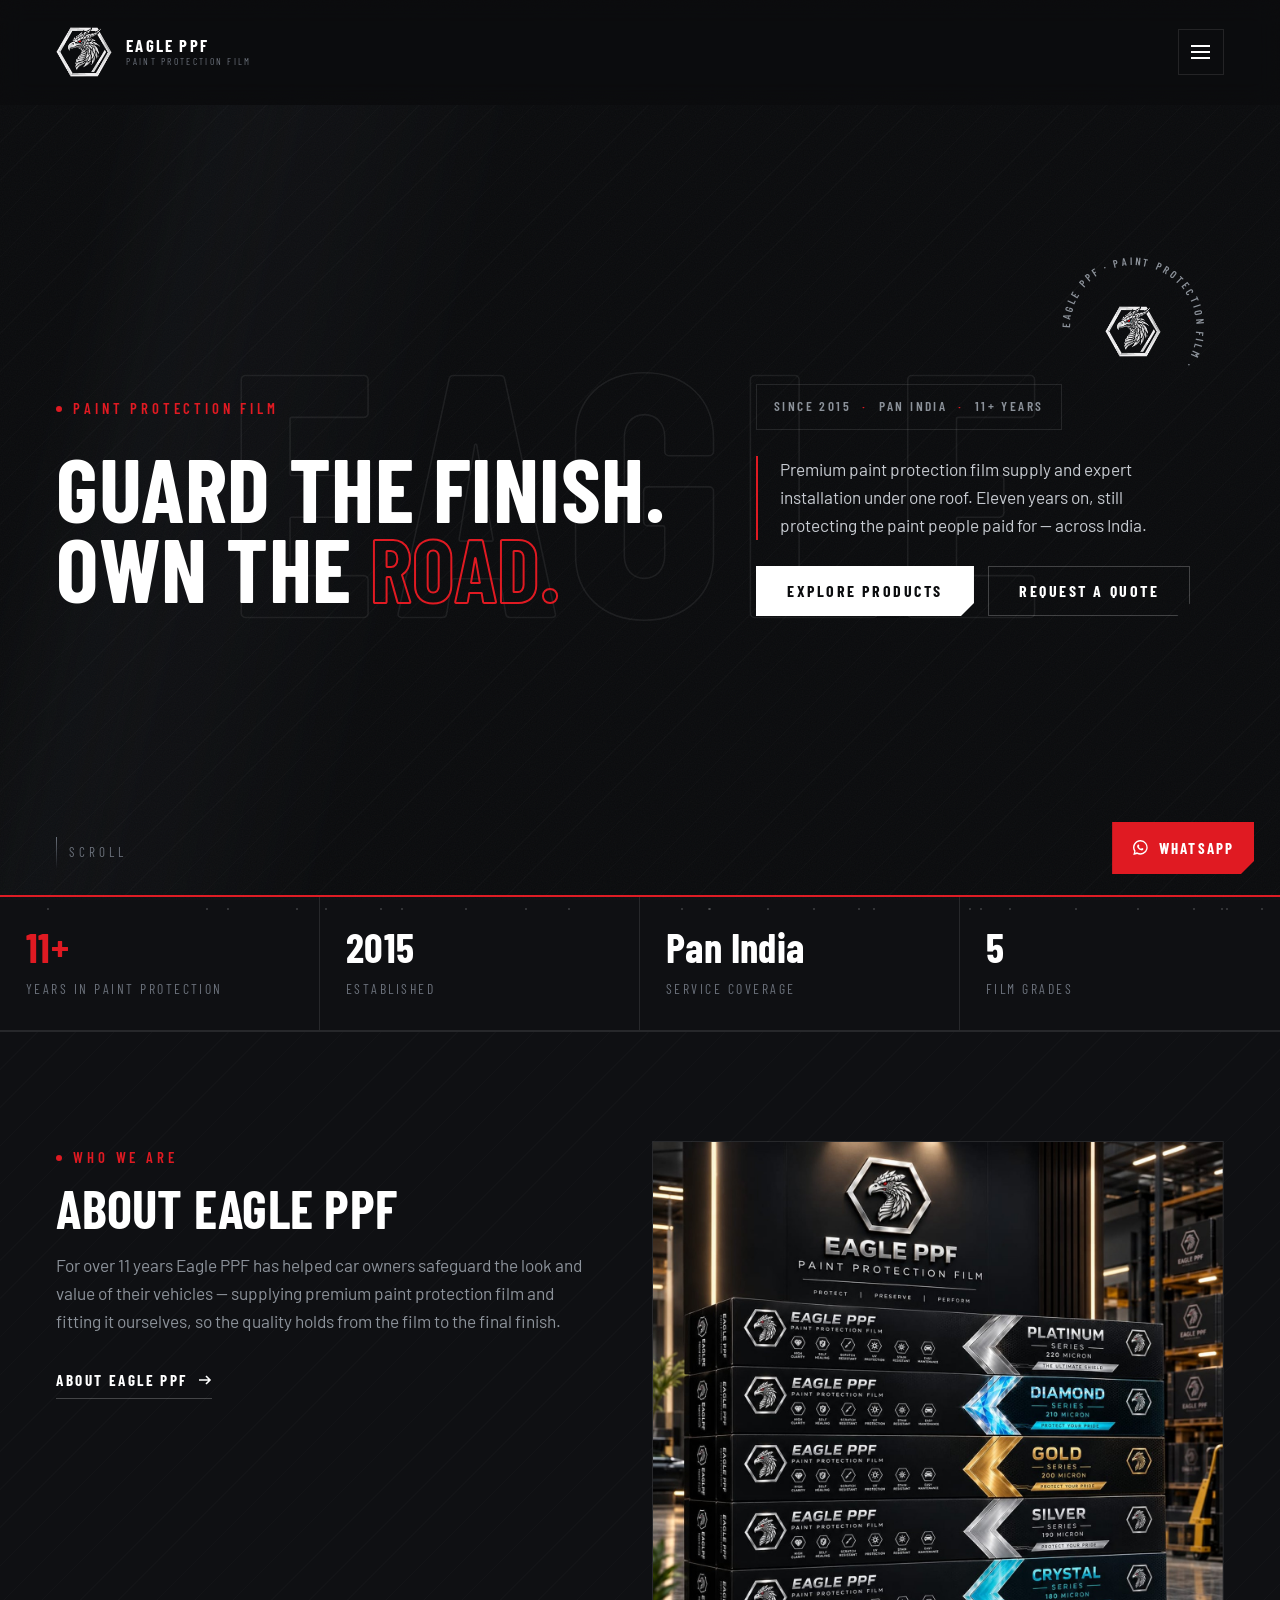
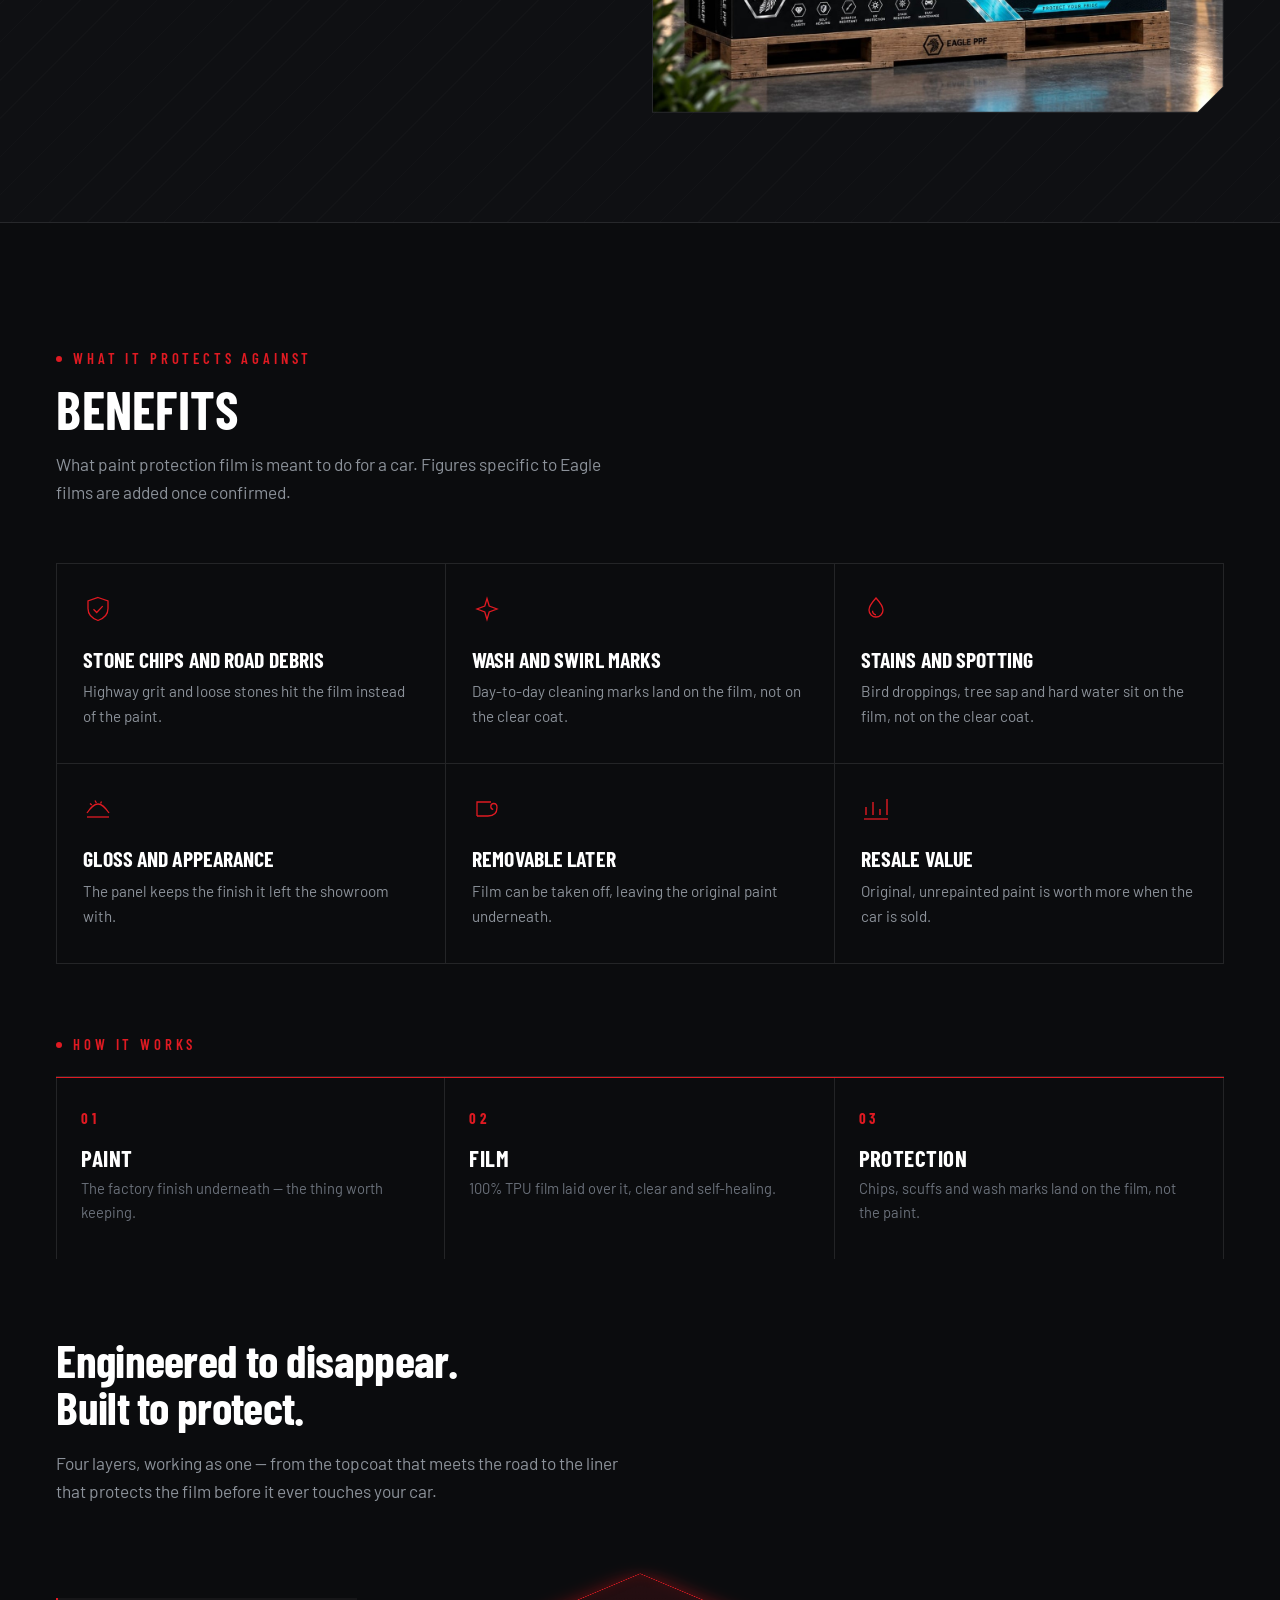
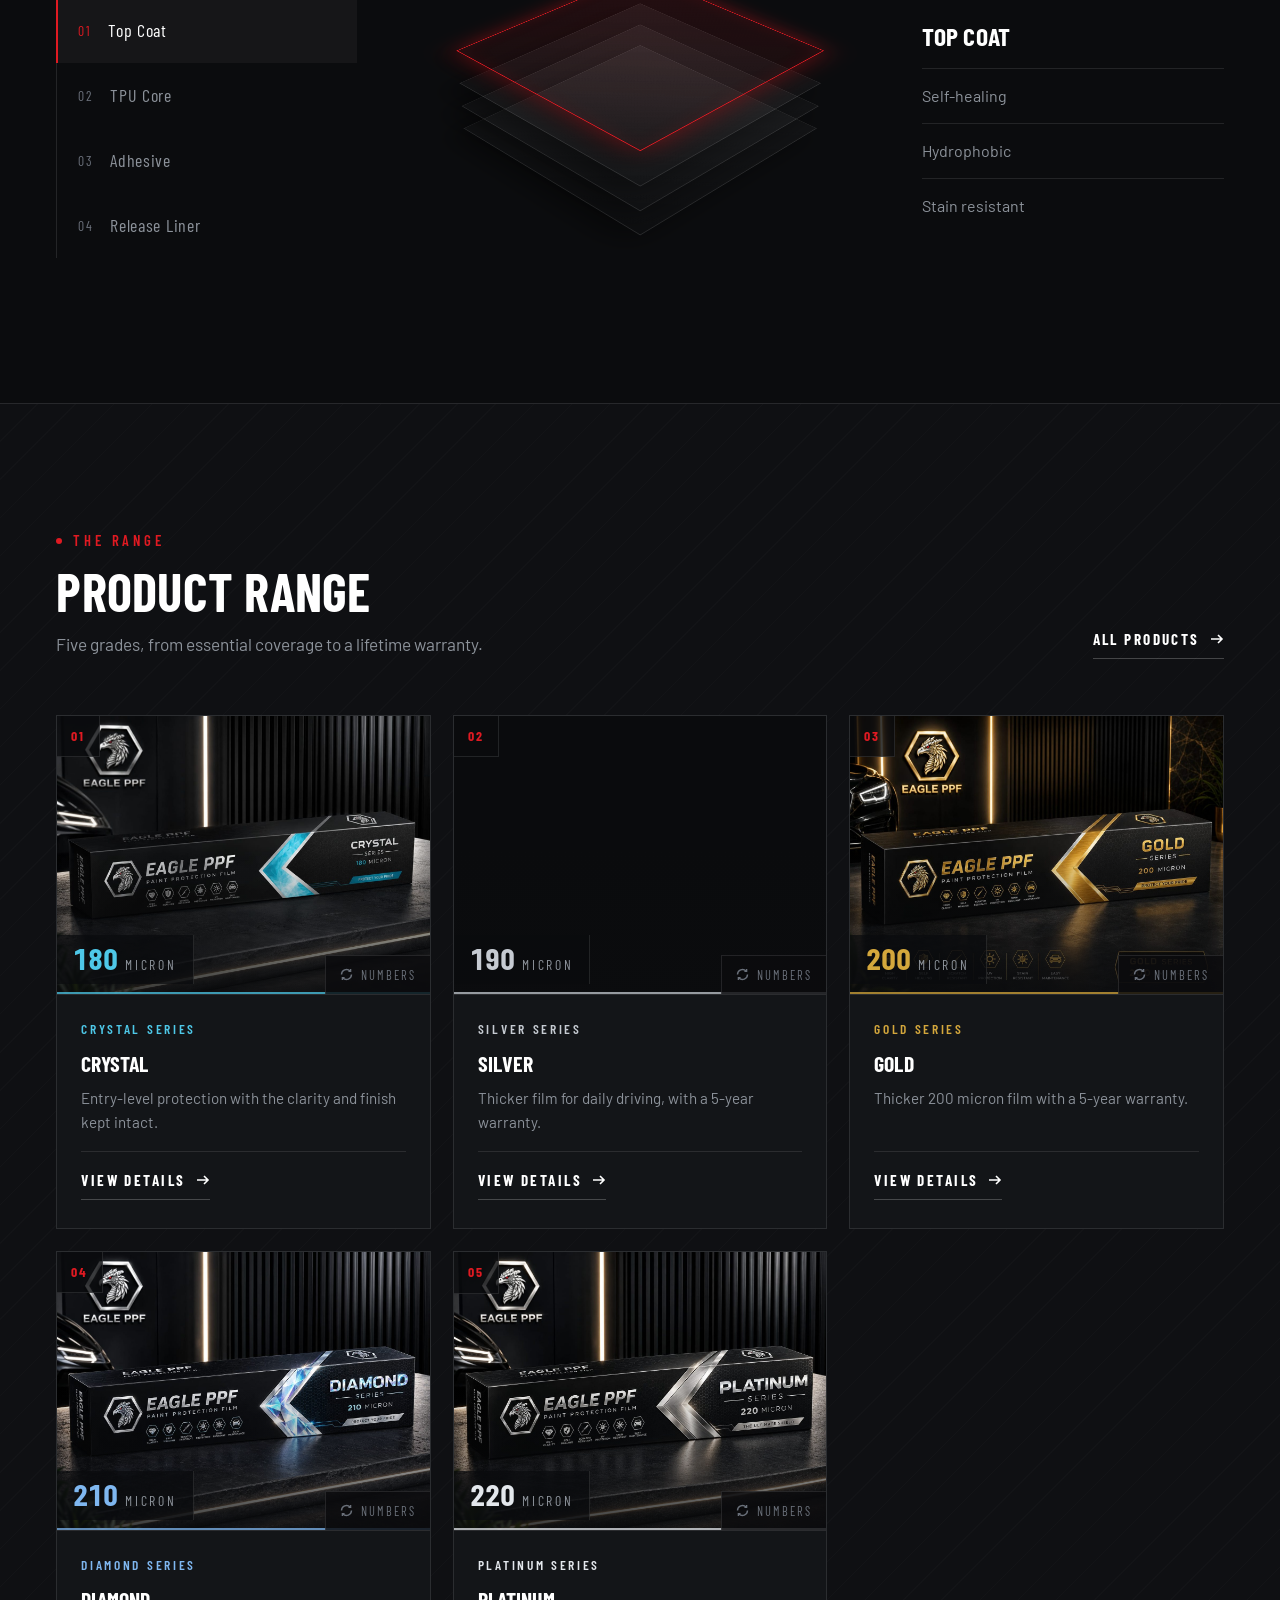
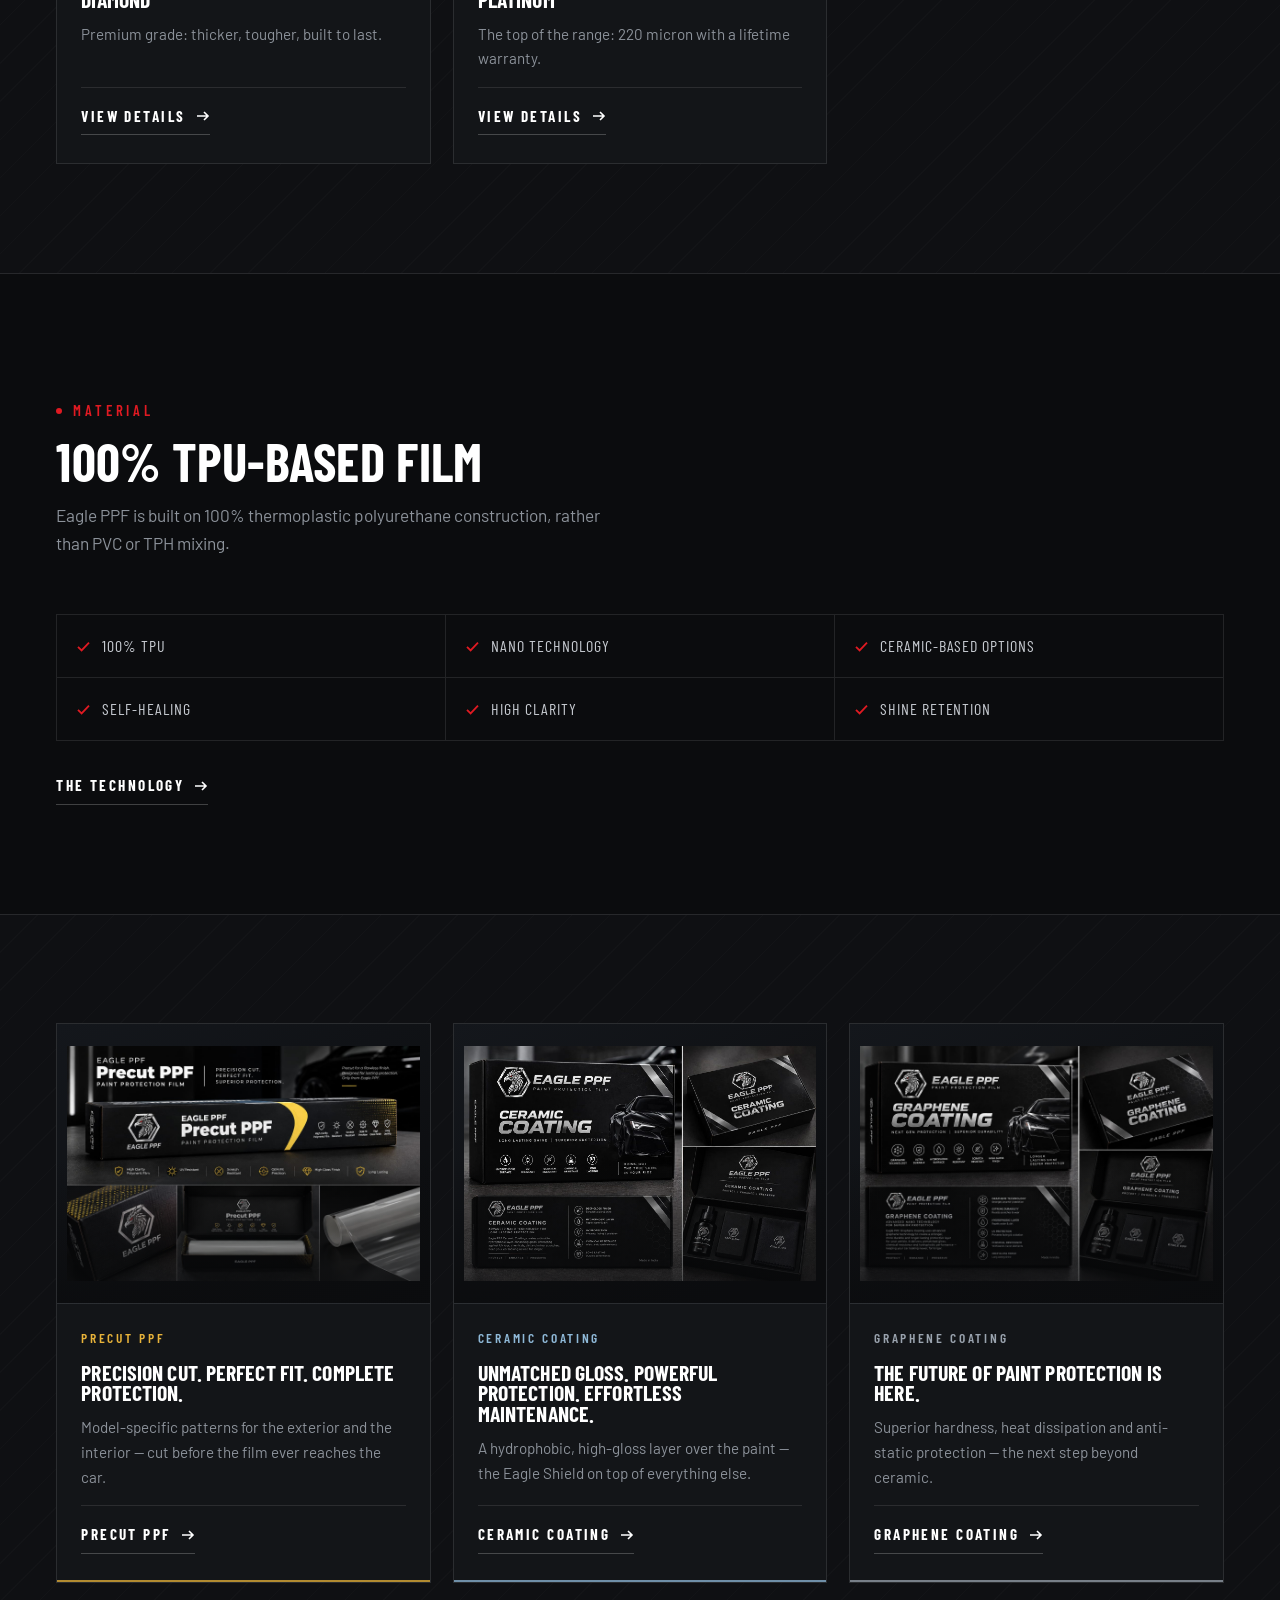
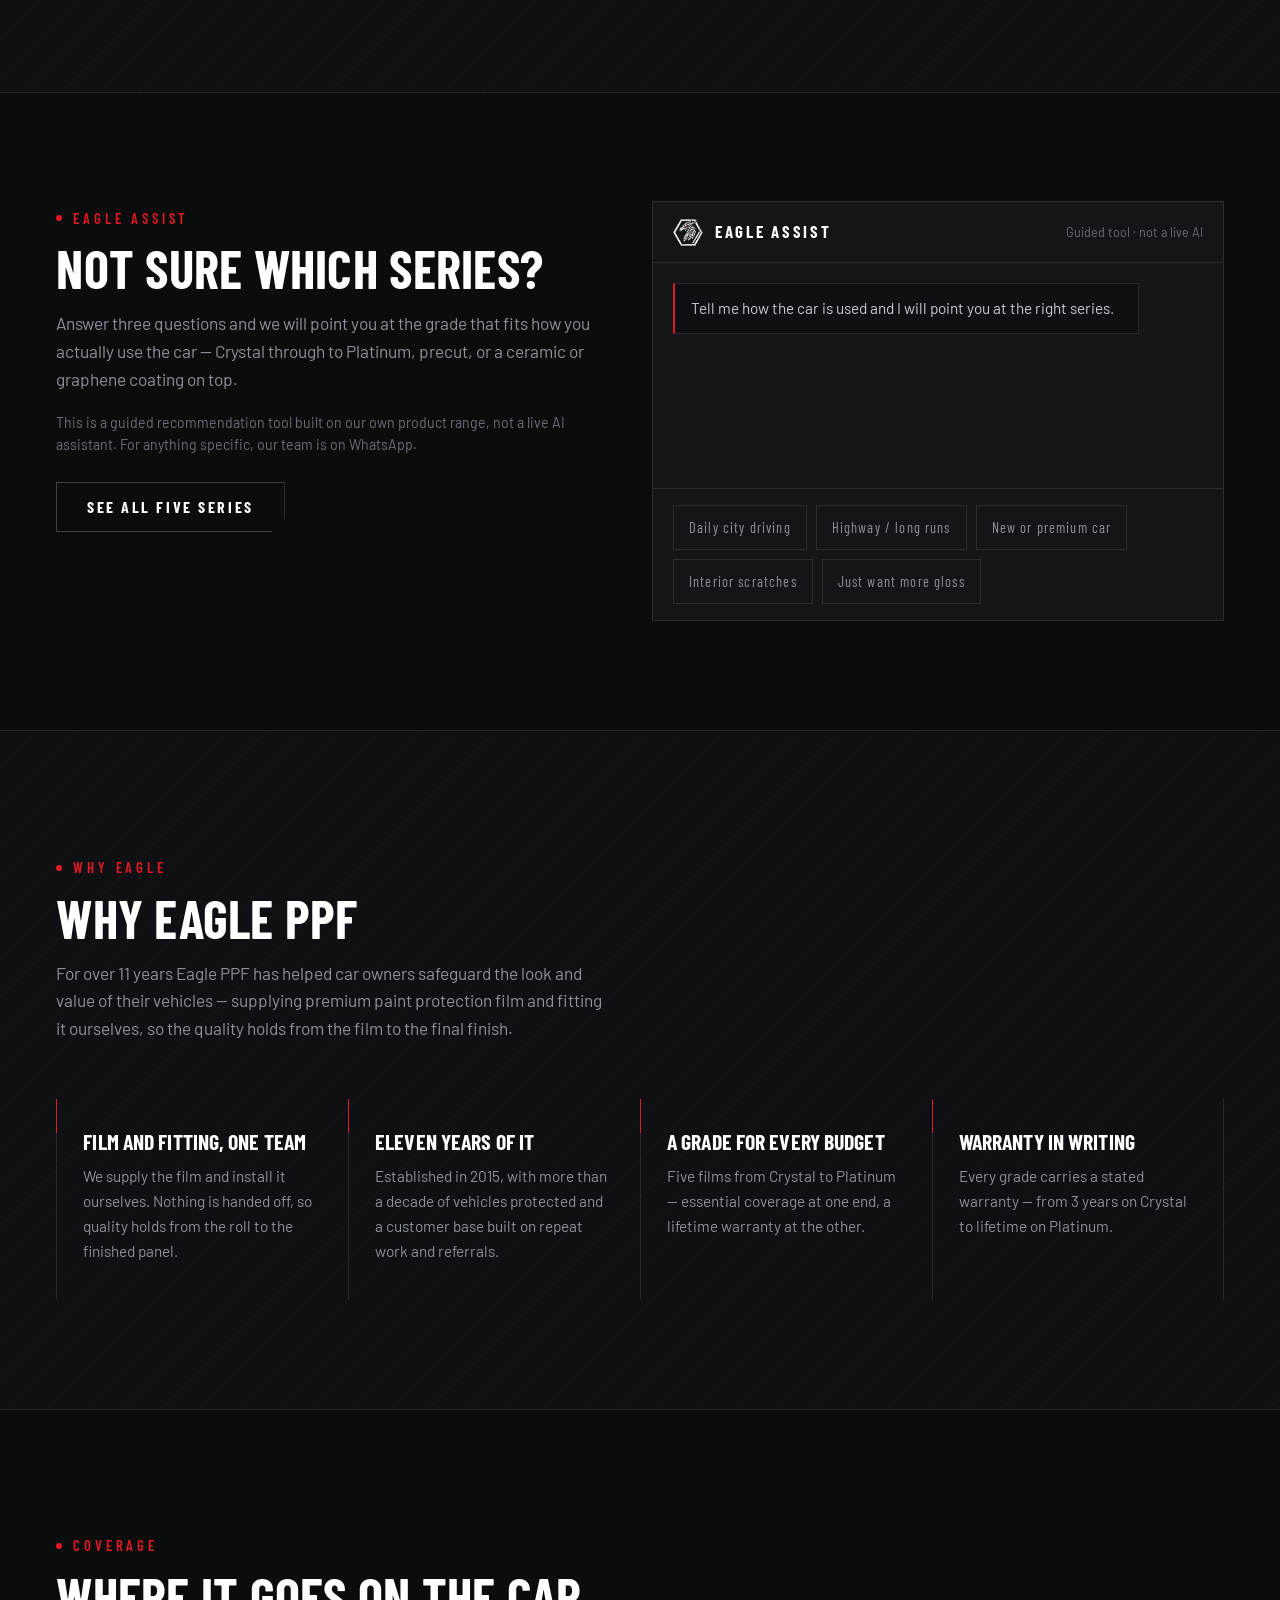
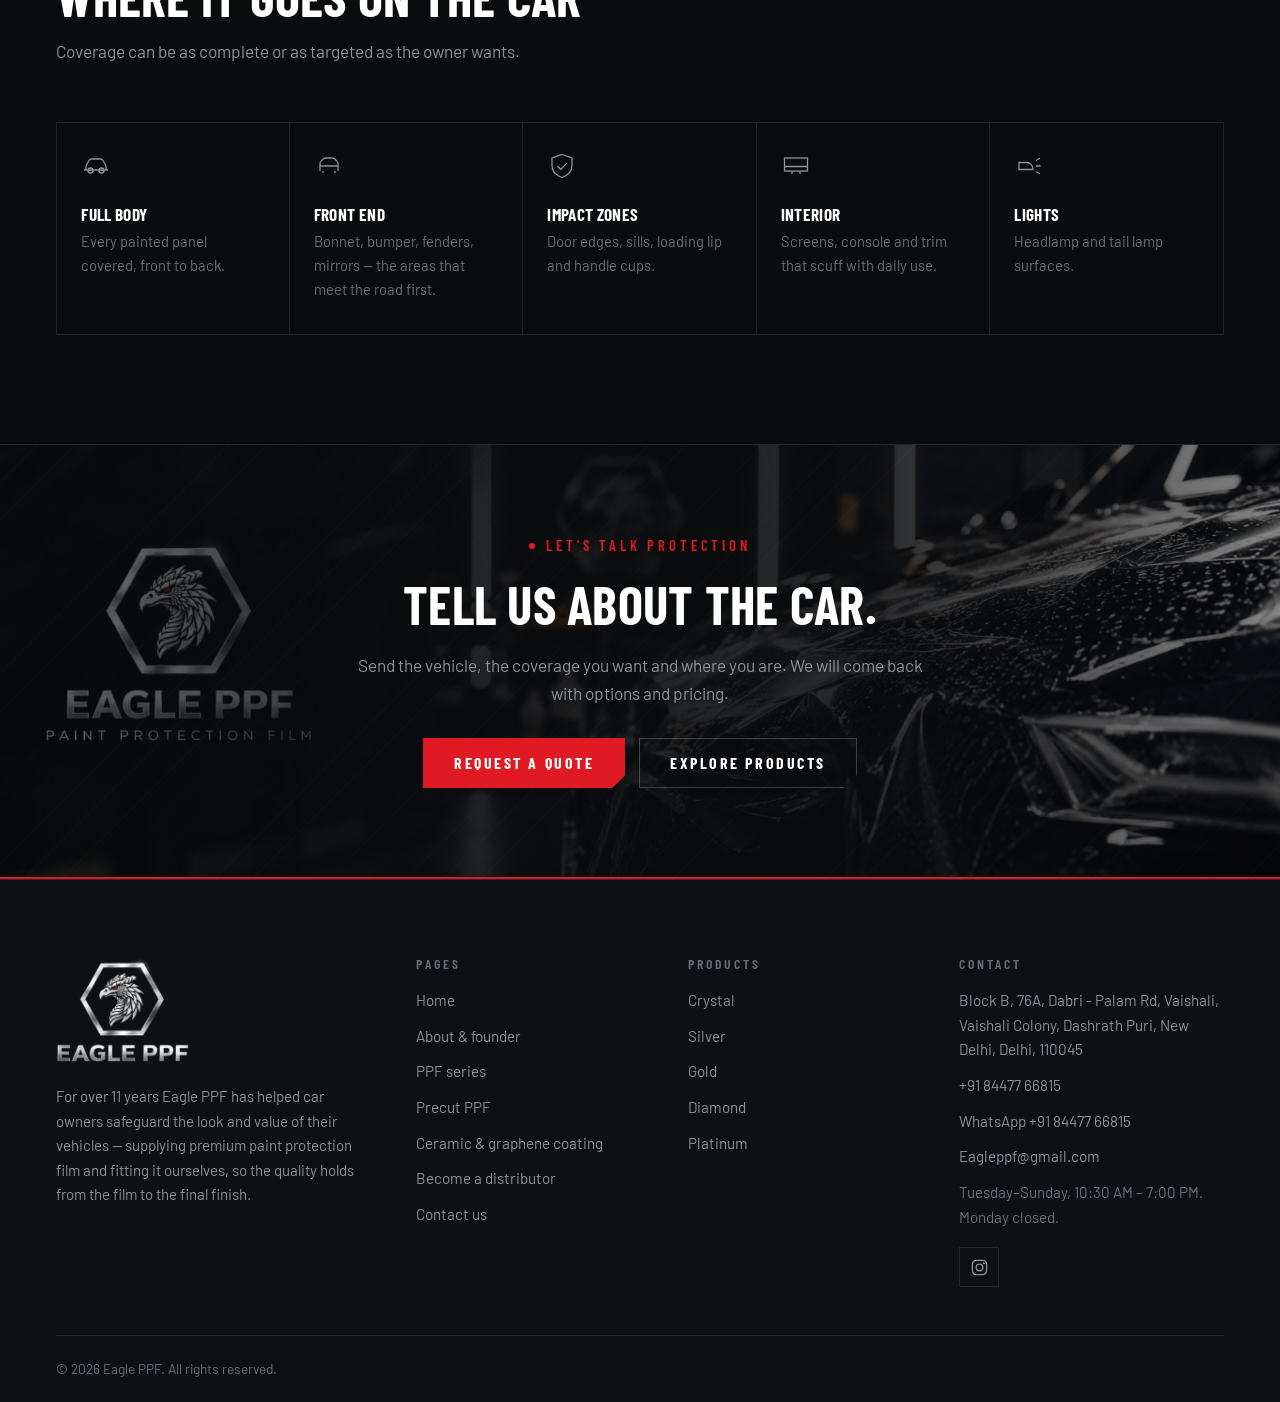
==== commit a9cbeac0: "Add files via upload" ====
--- a/eagle-ppf-updated/index.html
+++ b/eagle-ppf-updated/index.html
@@ -20,7 +20,7 @@
 
 <title>Eagle PPF — Paint Protection Film Supply &amp; Installation | New Delhi</title>
 <meta name="description" content="Eagle PPF supplies premium paint protection film and installs it in-house. Five grades from Crystal to Platinum, 11+ years, pan-India service. Based in New Delhi." />
-<meta name="build" content="20260925-K" />
+<meta name="build" content="20260926-M" />
 <meta name="robots" content="index, follow, max-image-preview:large" />
 <meta name="theme-color" content="#050506" />
 <link rel="canonical" href="https://eagleppf.in/" />
@@ -62,7 +62,7 @@
 <link rel="preconnect" href="https://fonts.googleapis.com">
 <link rel="preconnect" href="https://fonts.gstatic.com" crossorigin>
 <link href="https://fonts.googleapis.com/css2?family=Barlow+Condensed:wght@500;600;700&family=Barlow:wght@400;500;600&display=swap" rel="stylesheet">
-<link rel="stylesheet" href="assets/css/style.css?v=20260925k" />
+<link rel="stylesheet" href="assets/css/style.css?v=20260926m" />
 </head>
 <body>
 <a class="skip" href="#main">Skip to content</a>
@@ -97,7 +97,7 @@
   </div>
 </noscript>
 
-<script src="assets/js/data.js?v=20260925k"></script>
-<script src="assets/js/app.js?v=20260925k"></script>
+<script src="assets/js/data.js?v=20260926m"></script>
+<script src="assets/js/app.js?v=20260926m"></script>
 </body>
 </html>
--- a/eagle-ppf-updated/assets/css/style.css
+++ b/eagle-ppf-updated/assets/css/style.css
@@ -341,6 +341,11 @@
 .card:hover .card__shot img{transform:scale(1.06)}
 .card__shot::after{content:"";position:absolute;inset:0;pointer-events:none;
   background:linear-gradient(to top,rgba(11,12,14,.82) 0%,rgba(11,12,14,0) 52%)}
+/* Full, uncropped product photo (no logo/branding cut off) for cards whose source photo
+   is not a native 4:3 shot — Precut, Ceramic and Graphene home cards. */
+.card__shot--contain{background:linear-gradient(150deg,#14171c,#0a0b0d)}
+.card__shot--contain img{object-fit:contain;padding:10px}
+.card:hover .card__shot--contain img{transform:scale(1.03)}
 .card__glow{display:block;position:absolute;inset:auto 0 0 0;height:2px;background:var(--acc);opacity:.75;z-index:2}
 .card__micron{position:absolute;left:0;bottom:10px;z-index:3;display:flex;align-items:baseline;gap:7px;
   padding:8px 16px;background:rgba(11,12,14,.72);border-right:1px solid var(--line);backdrop-filter:blur(4px)}
